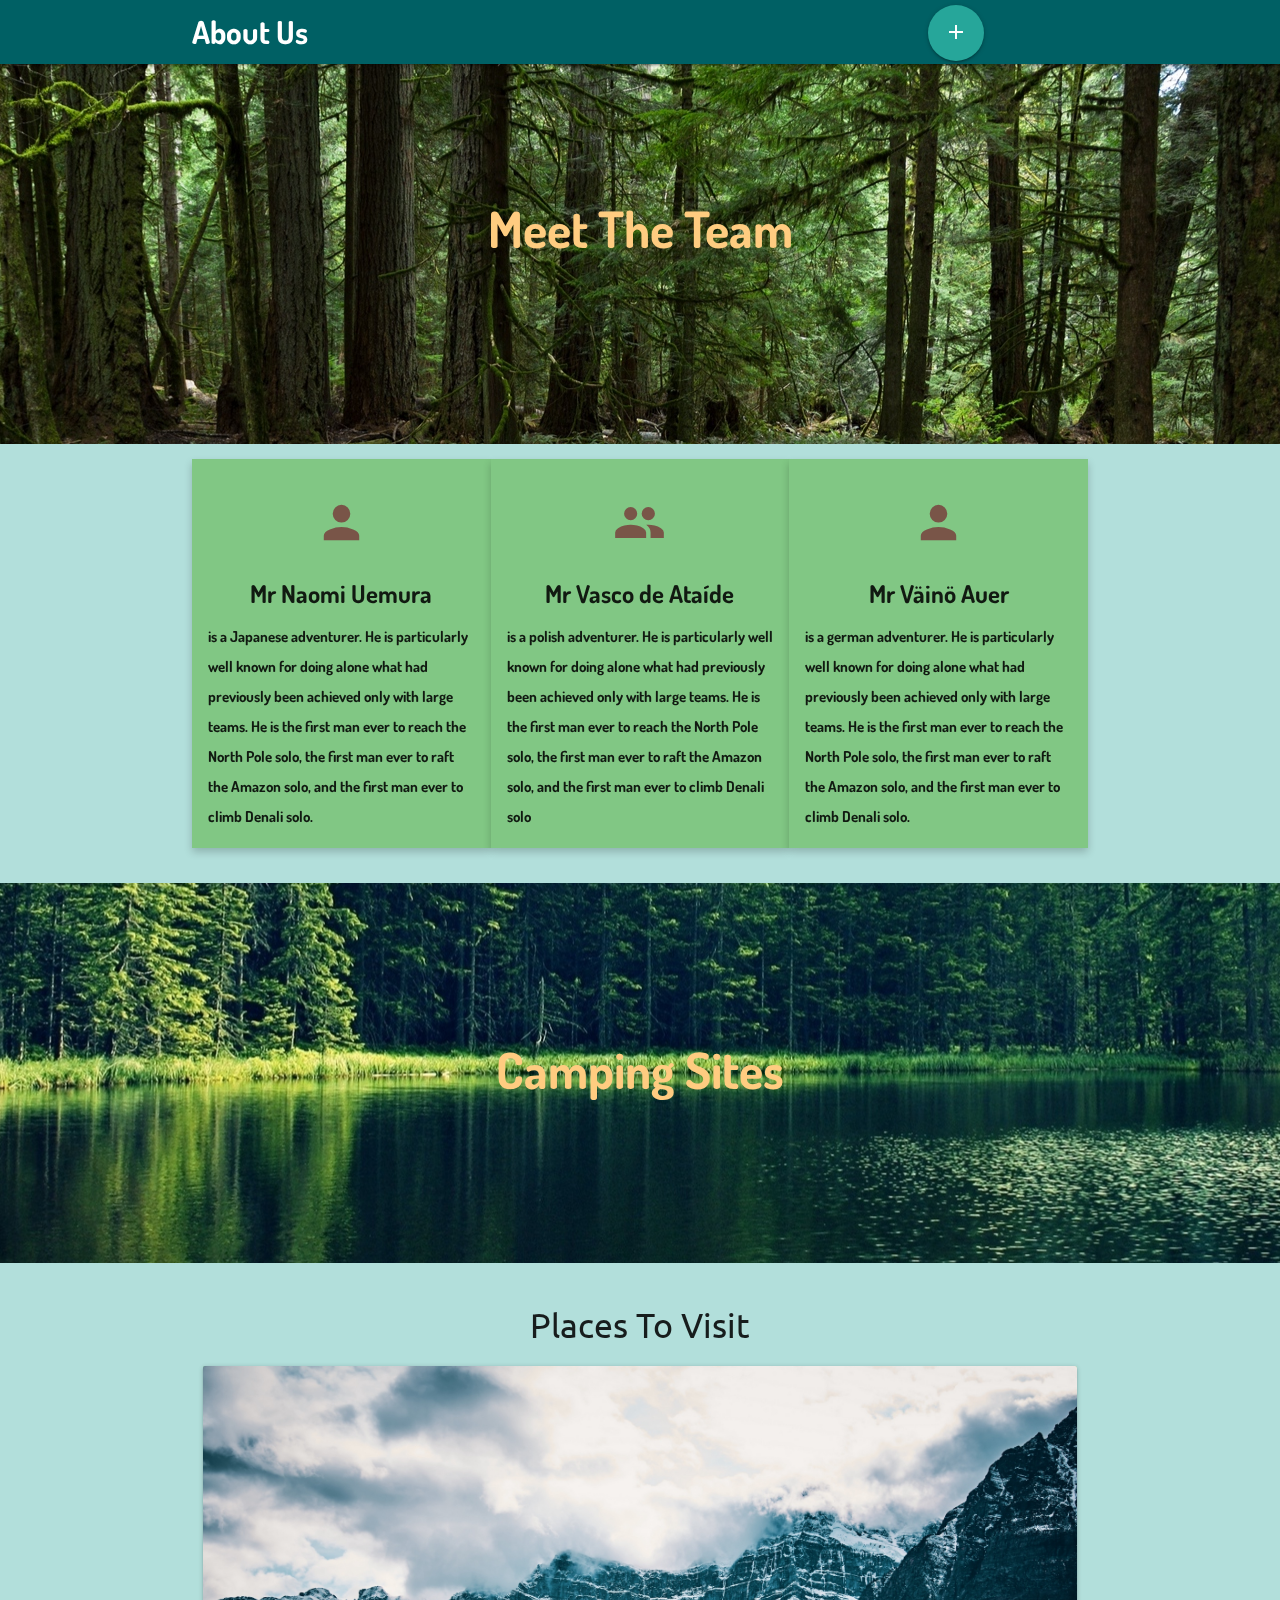
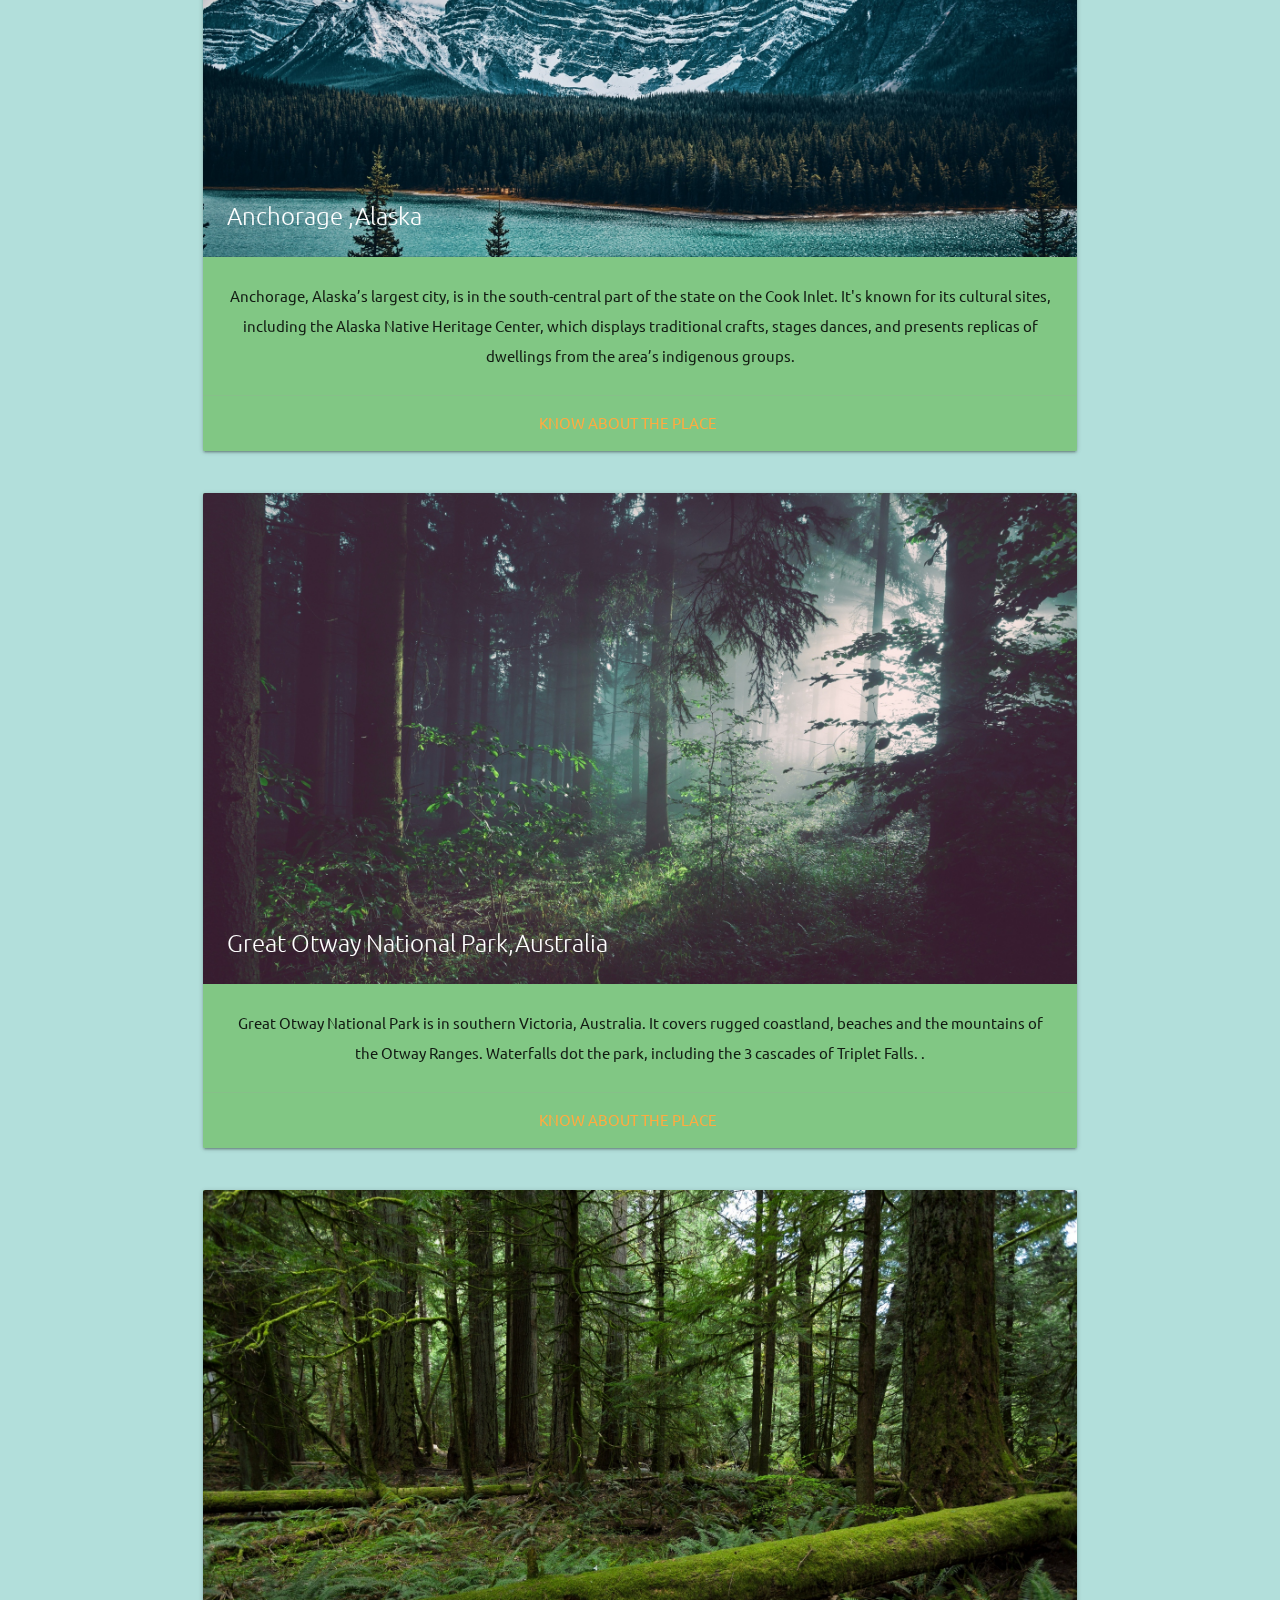
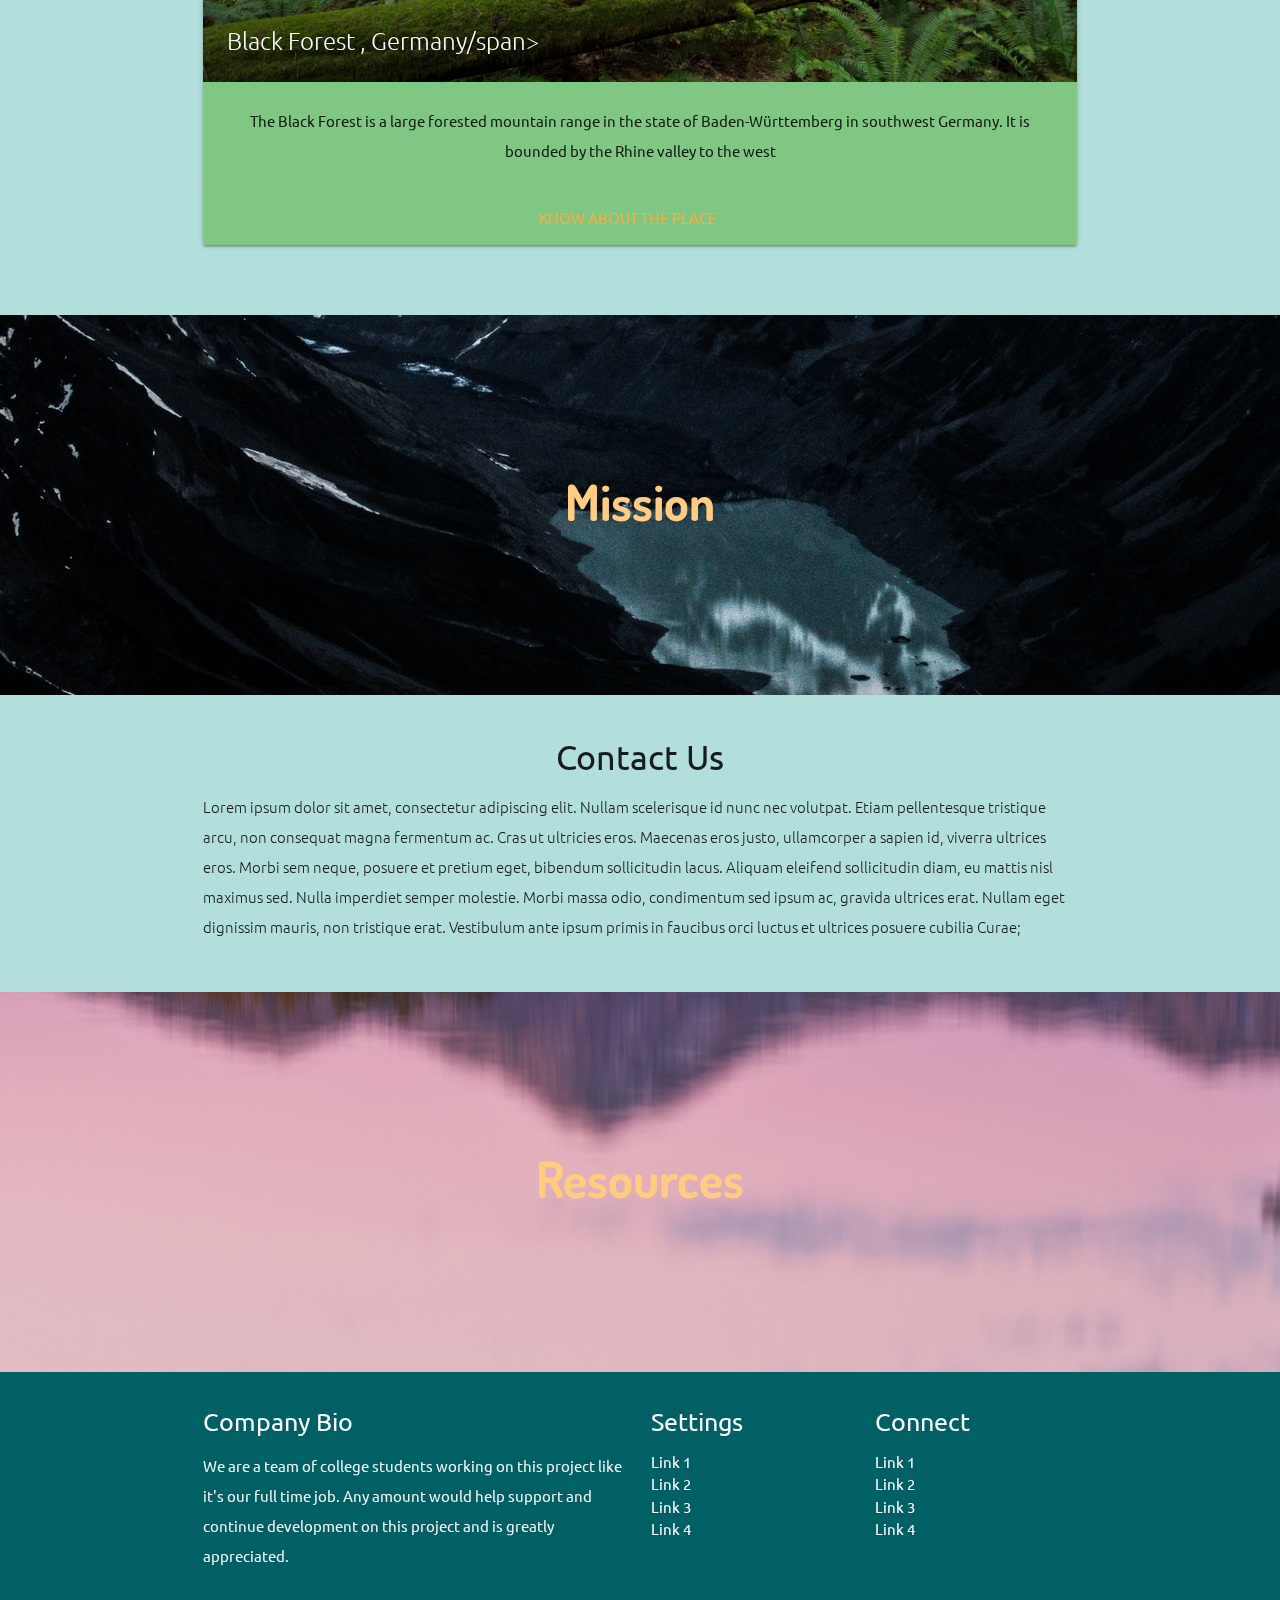
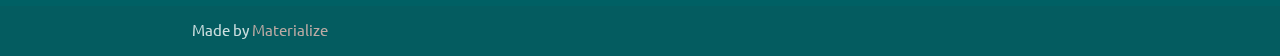
==== my sitee/parallax-template/index.html @ 48ad8cac "new" ====
<!DOCTYPE html>
<html lang="en">
<head>
  <meta http-equiv="Content-Type" content="text/html; charset=UTF-8"/>
  <meta name="viewport" content="width=device-width, initial-scale=1"/>
  <title>Parallax Template - Materialize</title>

  <!-- CSS  -->
  <link href="https://fonts.googleapis.com/css?family=Tajawal|Ubuntu|Dosis|Sedgwick+Ave+Display" rel="stylesheet">
  <link href="https://fonts.googleapis.com/icon?family=Material+Icons" rel="stylesheet">
  <link href="css/materialize.css" type="text/css" rel="stylesheet" media="screen,projection"/>
  <link href="css/style.css" type="text/css" rel="stylesheet" media="screen,projection"/>
</head>
<body>
  <nav class="teal" role="navigation">
    <div class="nav-wrapper container">
      <a id="logo-container" href="#" class="brand-logo white-text fontstyle1">About Us</a>
      <ul class="right hide-on-med-and-down">
        <li><a href="#">
           <!-- Scaled in -->
  <a id="scale-demo" href="#!" class="btn-floating btn-large scale-transition">
    <i class="material-icons">add</i>
  </a>

  <!-- Scaled out -->
  <a id="scale-demo" href="#!" class="btn-floating btn-large scale-transition scale-out">
    <i class="material-icons">add</i>
  </a>
  
        </a></li>
      </ul>

      <ul id="nav-mobile" class="sidenav">
        <li><a href="#">Navbar Link</a></li>
      </ul>
      <a href="#" data-target="nav-mobile" class="sidenav-trigger"><i class="material-icons">menu</i></a>
    </div>
  </nav>

  <div id="index-banner" class="parallax-container ">
    <div class="section no-pad-bot">
      <div class="container">
        <br><br>
        <div class="header center micku-text text-lighten-2 vcenter teal fontstyle" id="ourteam">Meet The Team</div>
       
       
        <br><br>

      </div>
    </div>
    <div class="parallax "><img src="image/img15.jpg" alt="Unsplashed background img 1"></div>
  </div>


  <div class="container">
    <div class="section">

      <!--   Icon Section   -->
      <div class="row">
        <div class="col s12 m4 micku-back box">
          <div class="icon-block">
            <h2 class="center brown-text"><i class="material-icons">person</i></h2>
            <h5 class="center fontstyle1">Mr Naomi Uemura</h5>

            <p class="light fontstyle1">is a Japanese adventurer. He is particularly well known for doing alone what had previously been achieved only with large teams. He is the first man ever to reach the North Pole solo, the first man ever to raft the Amazon solo, and the first man ever to climb Denali solo.</p>
          </div>
        </div>

        <div class="col s12 m4 micku-back box">
          <div class="icon-block">
            <h2 class="center brown-text"><i class="material-icons">group</i></h2>
            <h5 class="center fontstyle1"> Mr Vasco de Ataíde</h5>

            <p class="light fontstyle1">is a polish adventurer. He is particularly well known for doing alone what had previously been achieved only with large teams. He is the first man ever to reach the North Pole solo, the first man ever to raft the Amazon solo, and the first man ever to climb Denali solo</p>
          </div>
        </div>

        <div class="col s12 m4 micku-back box">
          <div class="icon-block">
            <h2 class="center brown-text"><i class="material-icons">person</i></h2>
            <h5 class="center fontstyle1"> Mr Väinö Auer</h5>

            <p class="light fontstyle1">is a german adventurer. He is particularly well known for doing alone what had previously been achieved only with large teams. He is the first man ever to reach the North Pole solo, the first man ever to raft the Amazon solo, and the first man ever to climb Denali solo.</p>
          </div>
        </div>
      </div>

    </div>
  </div>


  <div class="parallax-container valign-wrapper">
    <div class="section no-pad-bot">
      <div class="container">
        <div class="row center">
          <div class="header col s12 light micku-text fontstyle" id="camping">Camping Sites</div>
        </div>
      </div>
    </div>
    <div class="parallax"><img src="image/img10.jpg" alt="Unsplashed background img 2"></div>
  </div>

  <div class="container">
    <div class="section">

      <div class="row">
        <div class="col s12 center">
          <h3><i class="mdi-content-send brown-text"></i></h3>
          <h4>Places To Visit</h4>
          <div class="row">
    <div class="col s12 m7 l12">
      <div class="card micku-back">
        <div class="card-image">
          <img src="image/img9.jpg">
          <span class="card-title">Anchorage ,Alaska</span>
        </div>
        <div class="card-content">
          <p>Anchorage, Alaska’s largest city, is in the south-central part of the state on the Cook Inlet. It's known for its cultural sites, including the Alaska Native Heritage Center, which displays traditional crafts, stages dances, and presents replicas of dwellings from the area’s indigenous groups.</p>
        </div>
        <div class="card-action">
          <a href="https://www.google.co.in/destination?q=alaska&site=search&output=search&dest_mid=/m/0g_wn2&sa=X&ved=0ahUKEwiV24Xu6d7bAhUBdCsKHaMUD6MQ69EBCEcoADAB#dest_mid=/m/0g_wn2&tcfs=EhoaGAoKMjAxOC0wNy0wNRIKMjAxOC0wNy0wOQ">Know about the place</a>
        </div>
      </div>
    </div>
  </div>
  <div class="row">
    <div class="col s12 m7 l12">
      <div class="card micku-back">
        <div class="card-image">
          <img src="image/img13.jpg">
          <span class="card-title">Great Otway National Park,Australia</span>
        </div>
        <div class="card-content">
          <p>Great Otway National Park is in southern Victoria, Australia. It covers rugged coastland, beaches and the mountains of the Otway Ranges. Waterfalls dot the park, including the 3 cascades of Triplet Falls. .</p>
        </div>
        <div class="card-action">
          <a href="http://www.visitvictoria.com/regions/Great-Ocean-Road/Things-to-do/Nature-and-wildlife/National-parks-and-reserves/Great-Otway-National-Park.aspx">Know about the place</a>
        </div>
      </div>
    </div>
  </div>
            <div class="row">
    <div class="col s12 m7 l12">
      <div class="card micku-back">
        <div class="card-image">
          <img src="image/img15.jpg">
          <span class="card-title">Black Forest , Germany/span>
        </div>
        <div class="card-content">
          <p>The Black Forest is a large forested mountain range in the state of Baden-Württemberg in southwest Germany. It is bounded by the Rhine valley to the west</p>
        </div>
        <div class="card-action">
          <a href="https://www.blackforest-tourism.com/Black-Forest">Know about the place</a>
        </div>
      </div>
    </div>
  </div>
            
            
        </div>
      </div>

    </div>
  </div>
   <div class="parallax-container valign-wrapper">
    <div class="section no-pad-bot">
      <div class="container">
        <div class="row center">
          <div class="header col s12 light fontstyle micku-text" id="mission">Mission</div>
        </div>
      </div>
    </div>
    <div class="parallax"><img src="image/img8.jpg" alt="Unsplashed background img 2"></div>
  </div>

   <div class="container">
    <div class="section">

      <div class="row">
        <div class="col s12 center">
          <h3><i class="mdi-content-send brown-text"></i></h3>
          <h4>Contact Us</h4>
          <p class="left-align light">Lorem ipsum dolor sit amet, consectetur adipiscing elit. Nullam scelerisque id nunc nec volutpat. Etiam pellentesque tristique arcu, non consequat magna fermentum ac. Cras ut ultricies eros. Maecenas eros justo, ullamcorper a sapien id, viverra ultrices eros. Morbi sem neque, posuere et pretium eget, bibendum sollicitudin lacus. Aliquam eleifend sollicitudin diam, eu mattis nisl maximus sed. Nulla imperdiet semper molestie. Morbi massa odio, condimentum sed ipsum ac, gravida ultrices erat. Nullam eget dignissim mauris, non tristique erat. Vestibulum ante ipsum primis in faucibus orci luctus et ultrices posuere cubilia Curae;</p>
        </div>
      </div>

    </div>
  </div>


  <div class="parallax-container valign-wrapper">
    <div class="section no-pad-bot">
      <div class="container">
        <div class="row center">
          <div class="header col s12 light fontstyle micku-text" id="res">Resources</div>
        </div>
      </div>
    </div>
    <div class="parallax"><img src="image/img11.jpg" alt="Unsplashed background img 3"></div>
  </div>

  <footer class="page-footer teal">
    <div class="container">
      <div class="row">
        <div class="col l6 s12">
          <h5 class="white-text">Company Bio</h5>
          <p class="grey-text text-lighten-4">We are a team of college students working on this project like it's our full time job. Any amount would help support and continue development on this project and is greatly appreciated.</p>


        </div>
        <div class="col l3 s12">
          <h5 class="white-text">Settings</h5>
          <ul>
            <li><a class="white-text" href="#!">Link 1</a></li>
            <li><a class="white-text" href="#!">Link 2</a></li>
            <li><a class="white-text" href="#!">Link 3</a></li>
            <li><a class="white-text" href="#!">Link 4</a></li>
          </ul>
        </div>
        <div class="col l3 s12">
          <h5 class="white-text">Connect</h5>
          <ul>
            <li><a class="white-text" href="#!">Link 1</a></li>
            <li><a class="white-text" href="#!">Link 2</a></li>
            <li><a class="white-text" href="#!">Link 3</a></li>
            <li><a class="white-text" href="#!">Link 4</a></li>
          </ul>
        </div>
      </div>
    </div>
    <div class="footer-copyright">
      <div class="container">
      Made by <a class="brown-text text-lighten-3" href="http://materializecss.com">Materialize</a>
      </div>
    </div>
  </footer>


  <!--  Scripts-->
  <script src="https://code.jquery.com/jquery-2.1.1.min.js"></script>
  <script src="js/materialize.js"></script>
  <script src="js/init.js"></script>

  </body>
</html>
---- my sitee/parallax-template/css/style.css ----
/* Custom Stylesheet */
/**
 * Use this file to override Materialize files so you can update
 * the core Materialize files in the future
 *
 * Made By MaterializeCSS.com
 */
body{
  background-color: #b2dfdb;
}

.left{
  float: left!important;
}
.fontstyle{
  font-family: 'Dosis', cursive;
 /*font-family: 'Sedgwick Ave Display', cursive;*/
 font-weight: bolder;
 font-size: 50px;
}
.fontstyle1{
 font-family: 'Dosis', cursive; 
 font-weight: bold;
}
.size1{
  height: 1000px !important;
}

nav ul a,
nav .brand-logo {
  color: #444;
}
.vcenter{
  vertical-align: center;
  margin-top: 150px;
  font-size: 50px;
}

p {
  line-height: 2rem;
}

.sidenav-trigger {
  color: #26a69a;
}

.parallax-container {
  min-height: 380px;
  line-height: 0;
  height: auto;
  color: rgba(255,255,255,.9);
}
  .parallax-container .section {
    width: 100%;
  }

@media only screen and (max-width : 992px) {
  .parallax-container .section {
    position: absolute;
    top: 40%;
  }
  #index-banner .section {
    top: 10%;
  }
}

@media only screen and (max-width : 600px) {
  #index-banner .section {
    top: 0;
  }
}

.icon-block {
  padding: 0 15px;
}
.icon-block .material-icons {
  font-size: inherit;
}

footer.page-footer {
  margin: 0;
}
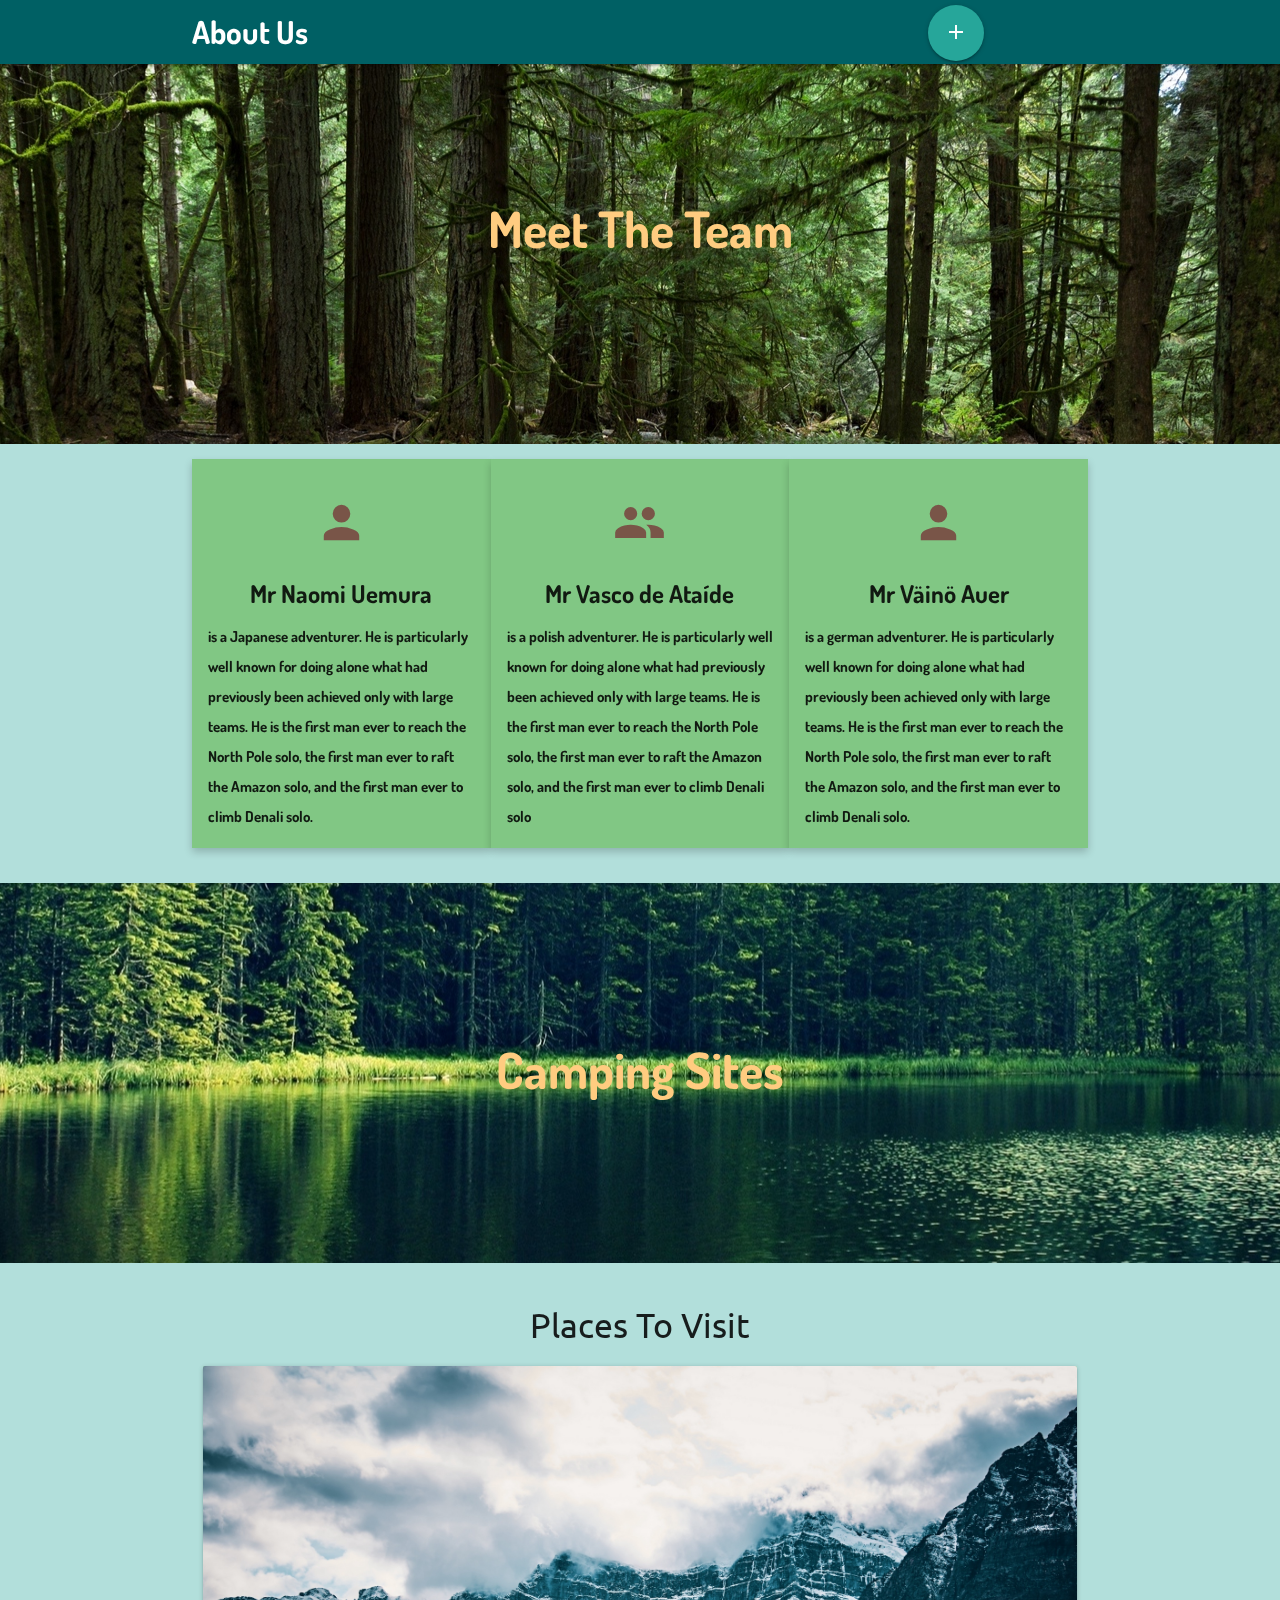
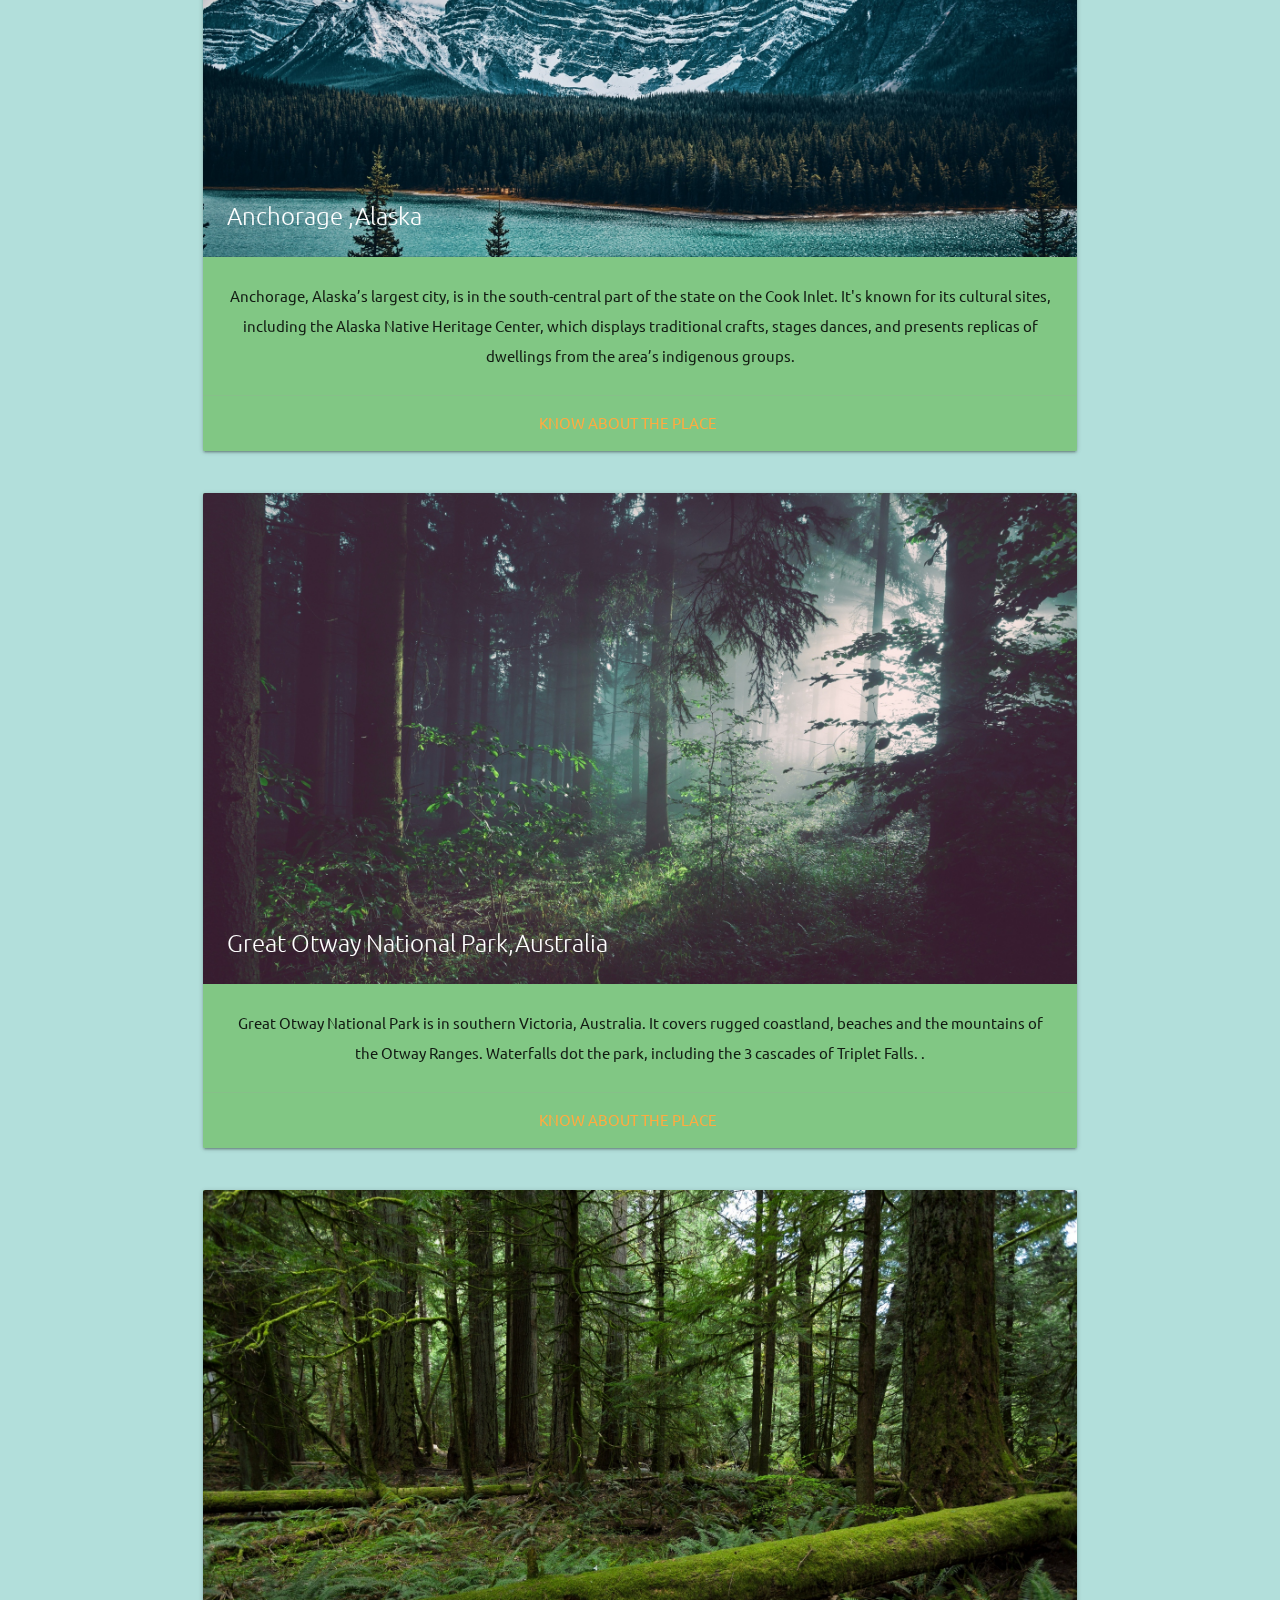
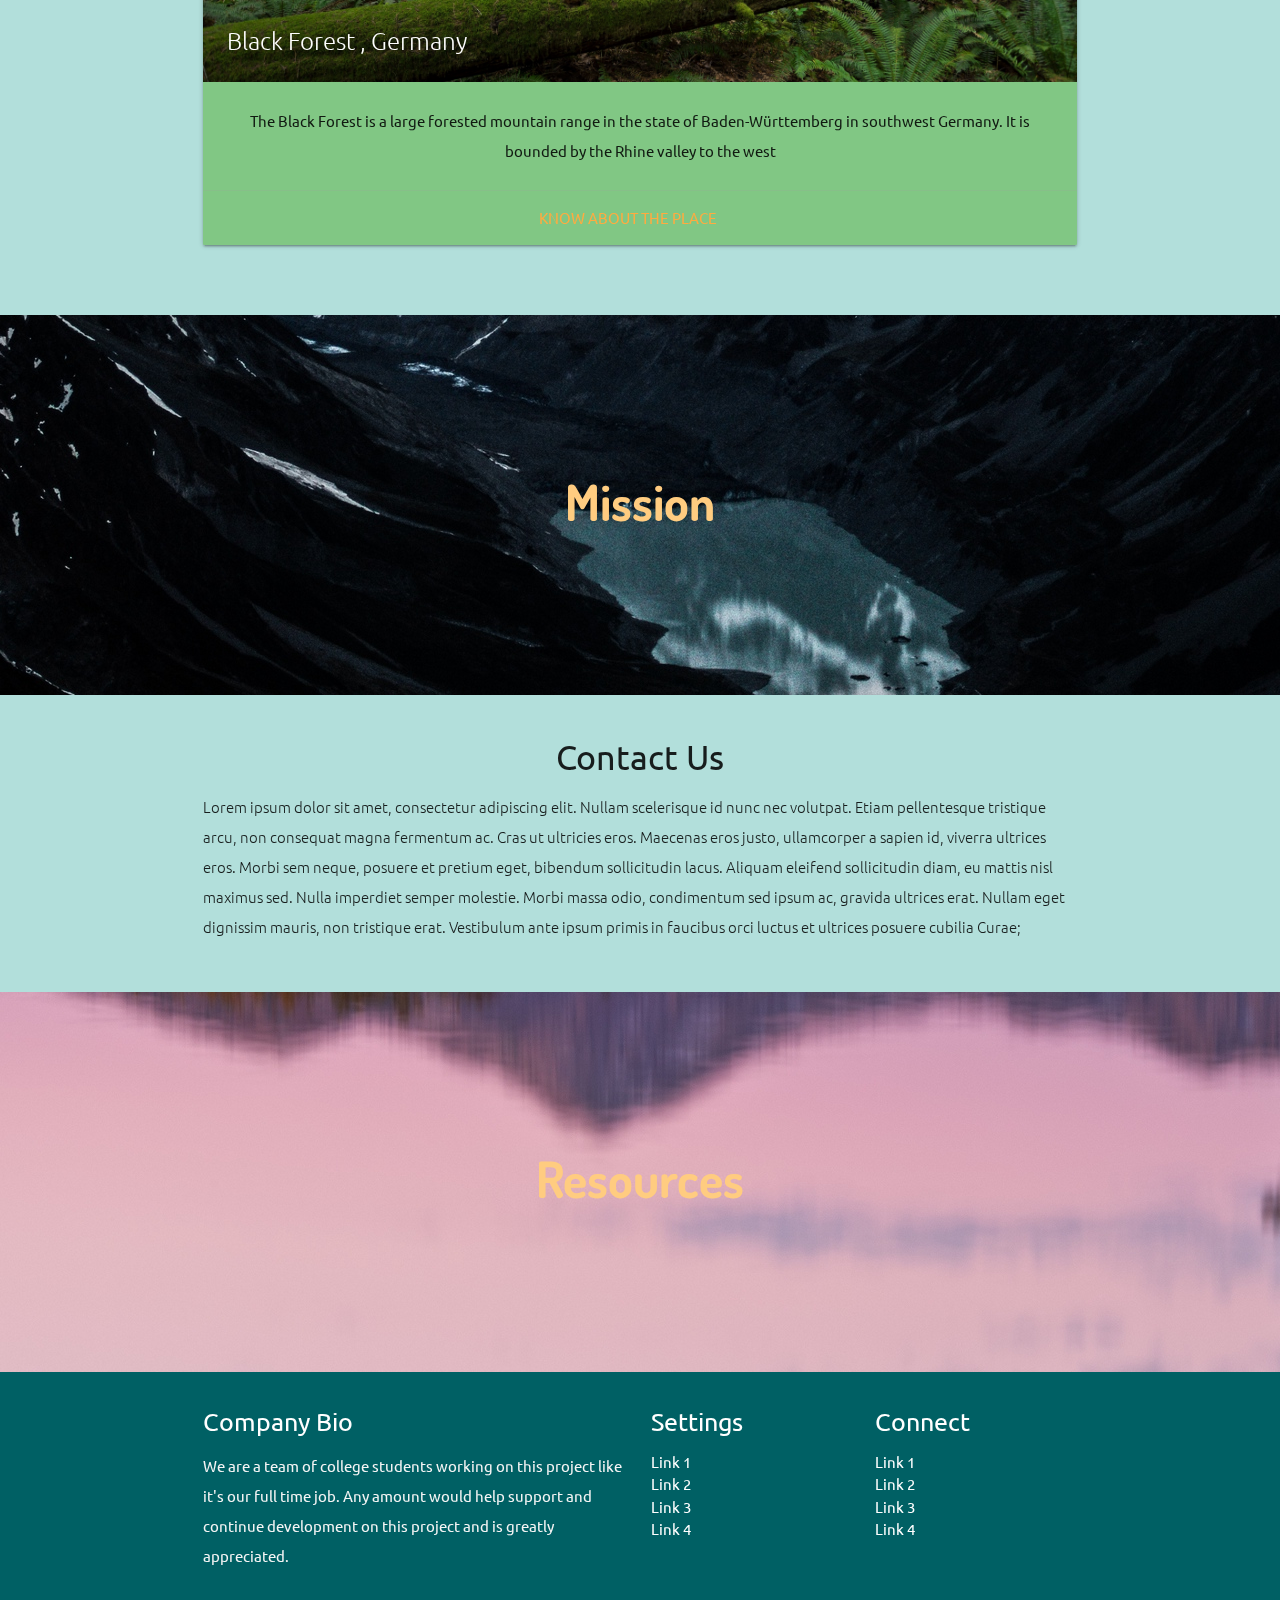
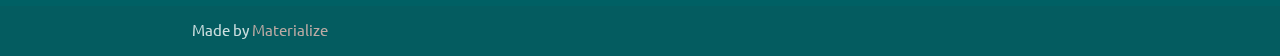
==== commit 2375e2f9: "new" ====
--- a/my sitee/parallax-template/index.html
+++ b/my sitee/parallax-template/index.html
@@ -144,7 +144,7 @@
       <div class="card micku-back">
         <div class="card-image">
           <img src="image/img15.jpg">
-          <span class="card-title">Black Forest , Germany/span>
+          <span class="card-title">Black Forest , Germany</span>
         </div>
         <div class="card-content">
           <p>The Black Forest is a large forested mountain range in the state of Baden-Württemberg in southwest Germany. It is bounded by the Rhine valley to the west</p>
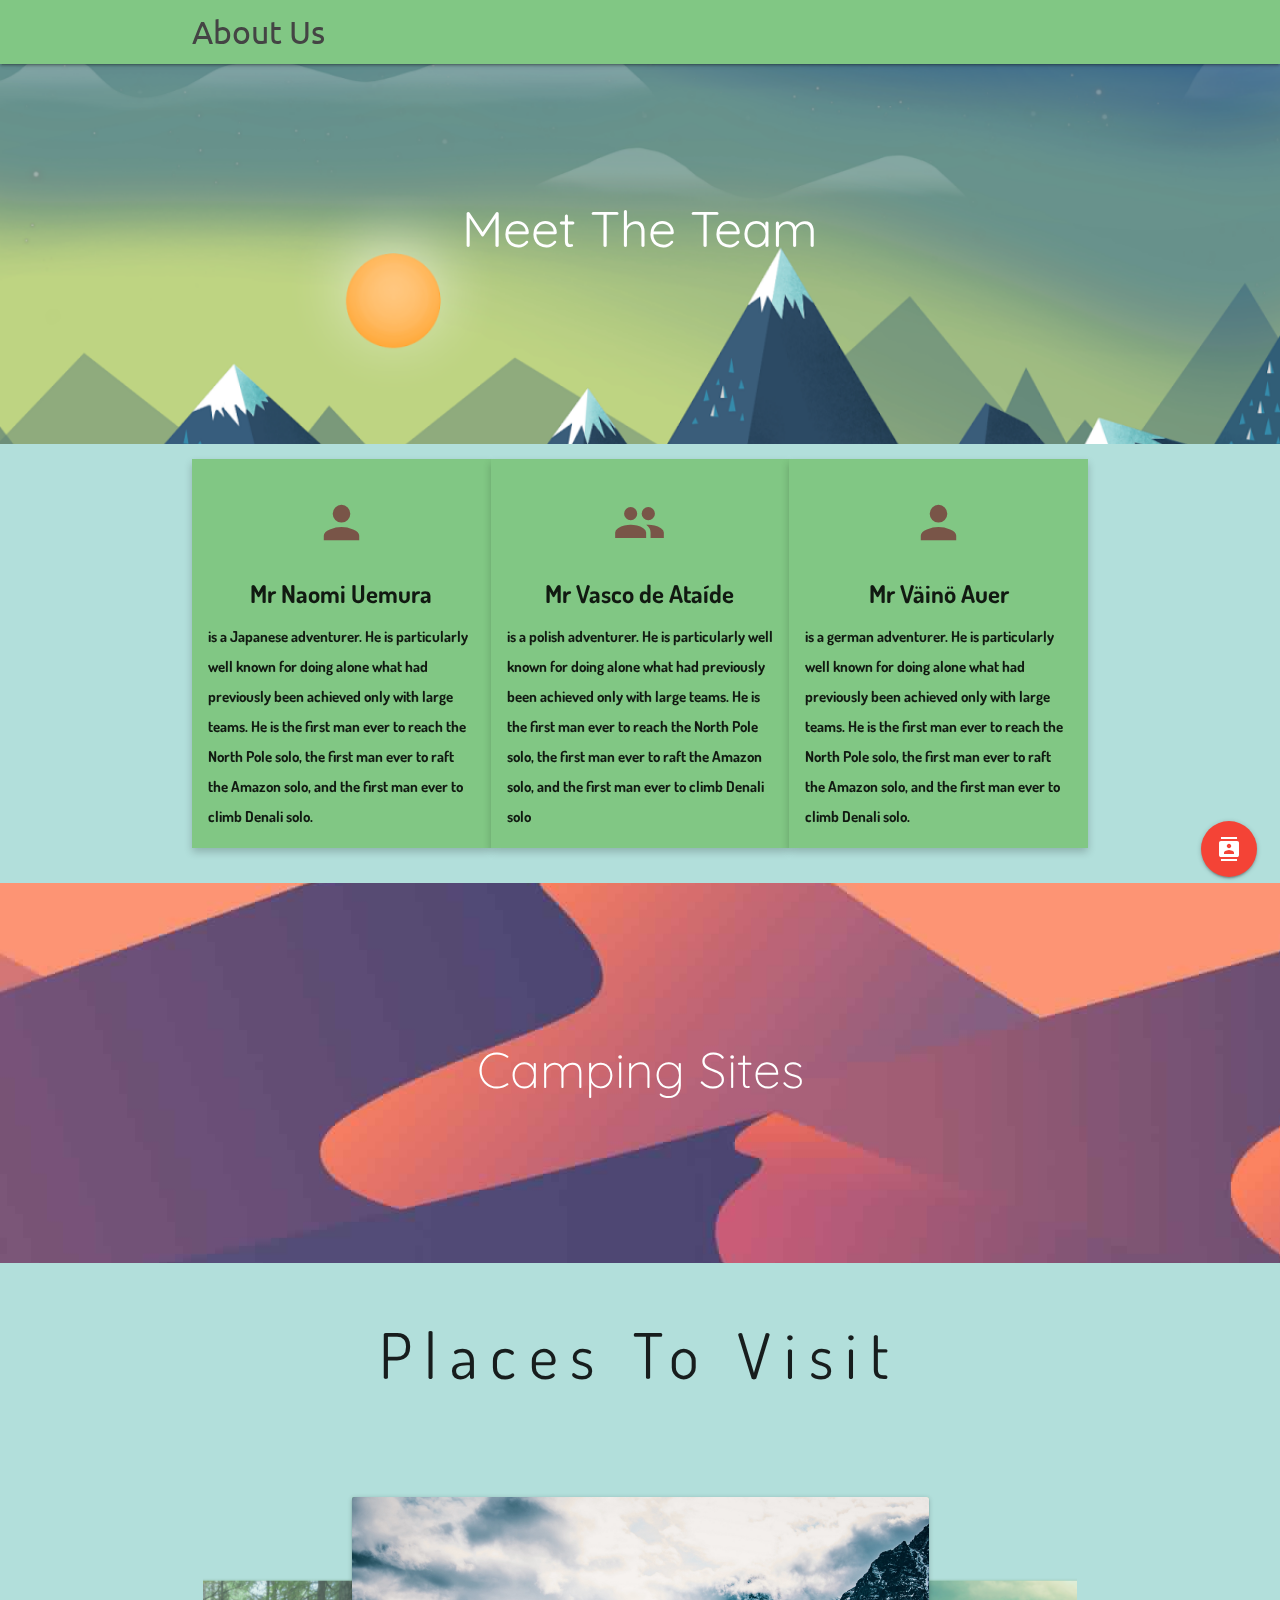
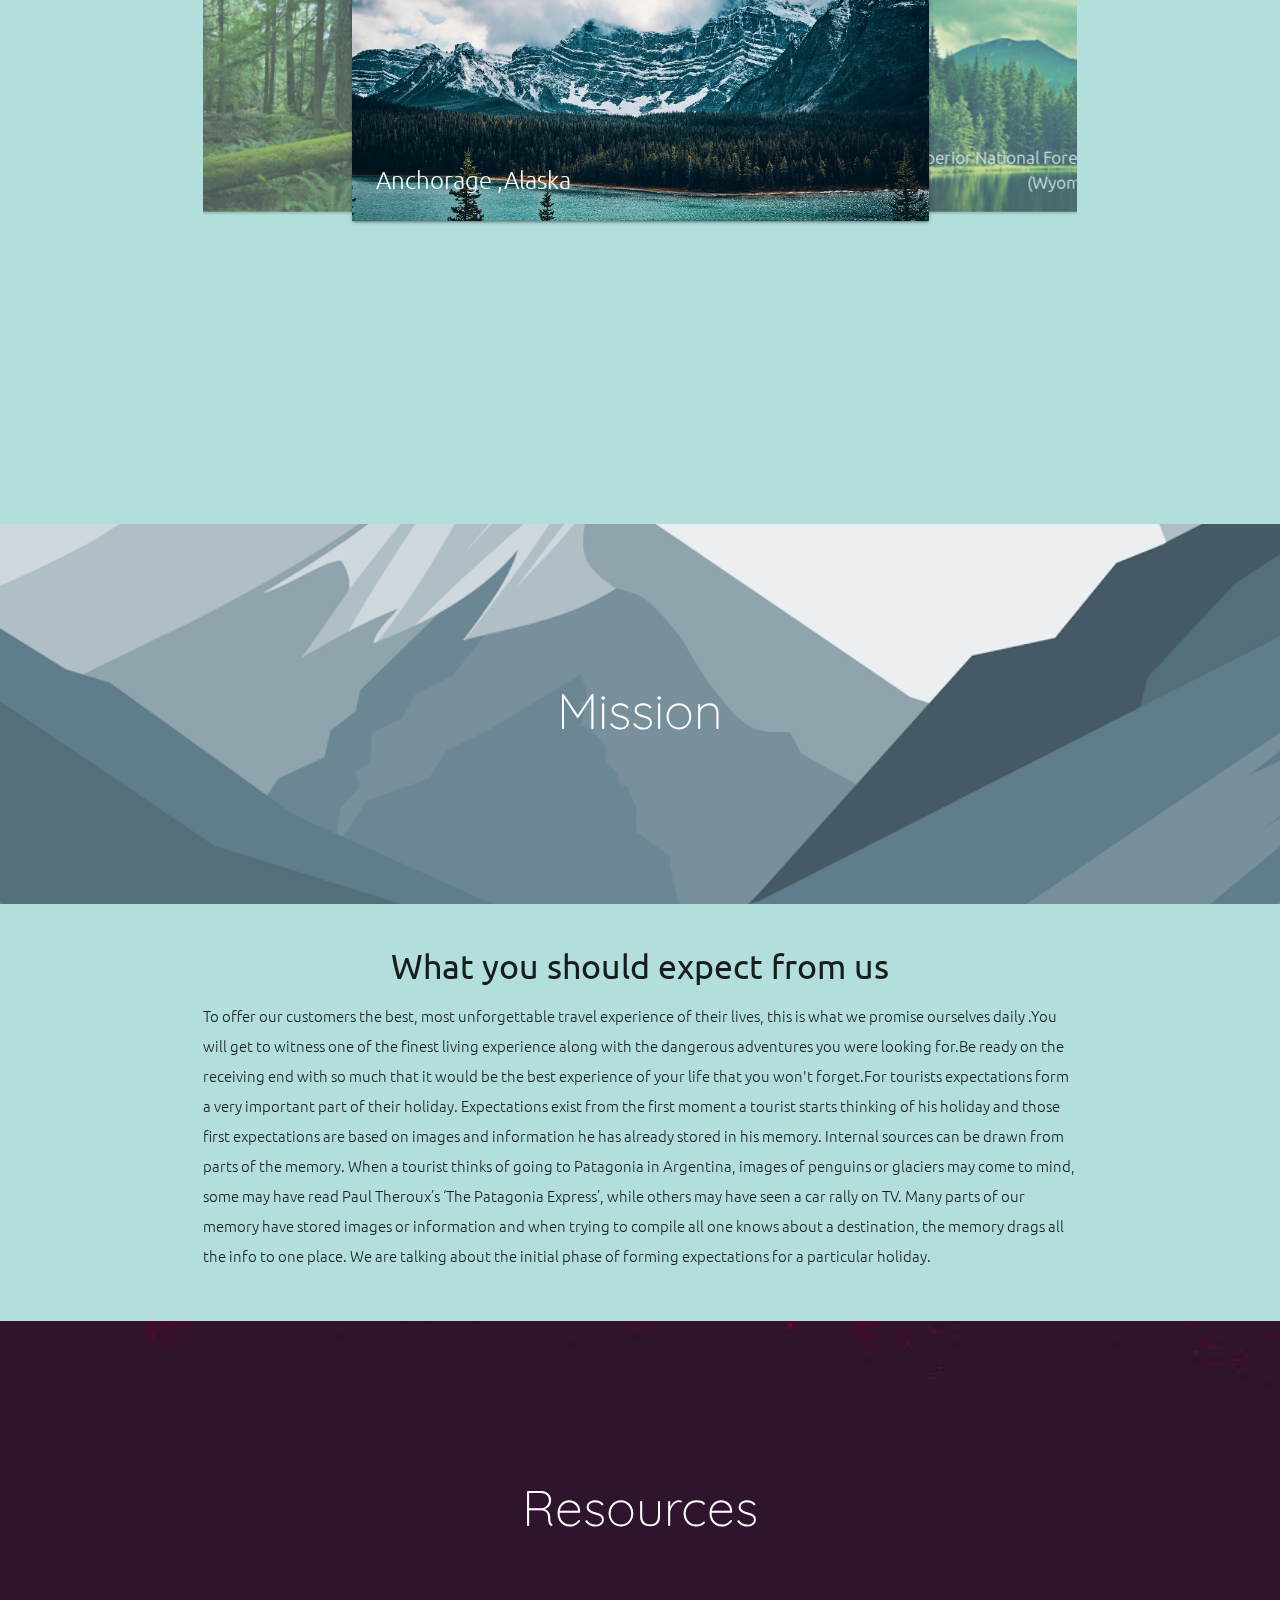
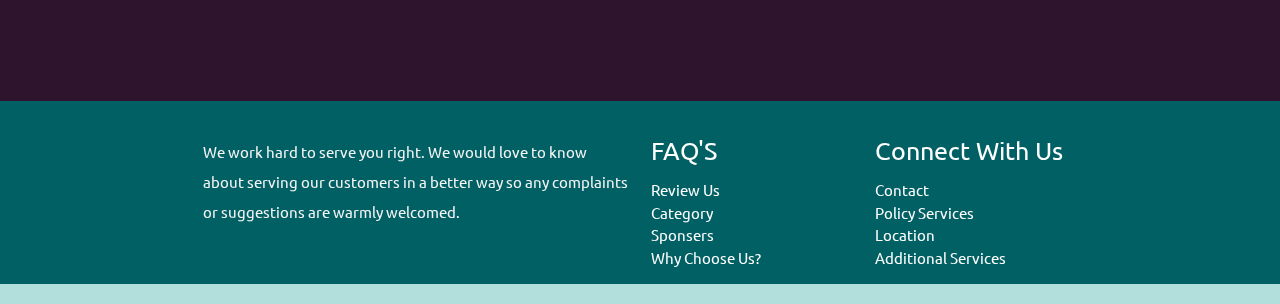
==== commit ca993097: "new code" ====
--- a/my sitee/parallax-template/index.html
+++ b/my sitee/parallax-template/index.html
@@ -3,41 +3,46 @@
 <head>
   <meta http-equiv="Content-Type" content="text/html; charset=UTF-8"/>
   <meta name="viewport" content="width=device-width, initial-scale=1"/>
-  <title>Parallax Template - Materialize</title>
+  <title>EXPLORE</title>
 
   <!-- CSS  -->
-  <link href="https://fonts.googleapis.com/css?family=Tajawal|Ubuntu|Dosis|Sedgwick+Ave+Display" rel="stylesheet">
+  <link href="https://fonts.googleapis.com/css?family=Tajawal|Ubuntu|Dosis|Sedgwick+Ave+Display|Krona+One|Quicksand" rel="stylesheet">
   <link href="https://fonts.googleapis.com/icon?family=Material+Icons" rel="stylesheet">
   <link href="css/materialize.css" type="text/css" rel="stylesheet" media="screen,projection"/>
   <link href="css/style.css" type="text/css" rel="stylesheet" media="screen,projection"/>
+   
 </head>
 <body>
-  <nav class="teal" role="navigation">
+   <nav class="micku-back" role="navigation">
     <div class="nav-wrapper container">
-      <a id="logo-container" href="#" class="brand-logo white-text fontstyle1">About Us</a>
-      <ul class="right hide-on-med-and-down">
-        <li><a href="#">
-           <!-- Scaled in -->
-  <a id="scale-demo" href="#!" class="btn-floating btn-large scale-transition">
-    <i class="material-icons">add</i>
-  </a>
-
-  <!-- Scaled out -->
-  <a id="scale-demo" href="#!" class="btn-floating btn-large scale-transition scale-out">
-    <i class="material-icons">add</i>
-  </a>
+      <a id="logo-container" href="#" class="brand-logo">About Us</a>
+     
+
+      <ul id="nav-mobile" class="sidenav">
+        <li><a href="#">Navbar </a></li>
+      </ul>
+      <a href="#" data-target="nav-mobile" class="sidenav-trigger"><i class="material-icons">vertical_split</i></a>
+    </div>
   
-        </a></li>
-      </ul>
-
-      <ul id="nav-mobile" class="sidenav">
-        <li><a href="#">Navbar Link</a></li>
-      </ul>
-      <a href="#" data-target="nav-mobile" class="sidenav-trigger"><i class="material-icons">menu</i></a>
-    </div>
+   
   </nav>
-
-  <div id="index-banner" class="parallax-container ">
+        
+    
+      <div class="fixed-action-btn">
+  <a class="btn-floating btn-large red">
+    <i class="large material-icons">contacts</i>
+  </a>
+  <ul>
+    <li><a class="btn-floating red"><i class="material-icons">call</i></a></li>
+    <li><a class="btn-floating yellow darken-1"><i class="material-icons">email</i></a></li>
+    <li><a class="btn-floating green"><i class="material-icons">location_on</i></a></li>
+    <li><a class="btn-floating blue"><i class="material-icons">message</i></a></li>
+  </ul>
+</div>
+
+  
+
+     <div id="index-banner" class="parallax-container ">
     <div class="section no-pad-bot">
       <div class="container">
         <br><br>
@@ -48,7 +53,7 @@
 
       </div>
     </div>
-    <div class="parallax "><img src="image/img15.jpg" alt="Unsplashed background img 1"></div>
+    <div class="parallax "><img src="image/mat2.png" alt="Unsplashed background img 1"></div>
   </div>
 
 
@@ -57,7 +62,7 @@
 
       <!--   Icon Section   -->
       <div class="row">
-        <div class="col s12 m4 micku-back box">
+        <div class="col s12 m4  micku-back box">
           <div class="icon-block">
             <h2 class="center brown-text"><i class="material-icons">person</i></h2>
             <h5 class="center fontstyle1">Mr Naomi Uemura</h5>
@@ -97,90 +102,114 @@
         </div>
       </div>
     </div>
-    <div class="parallax"><img src="image/img10.jpg" alt="Unsplashed background img 2"></div>
+    <div class="parallax"><img src="image/mat5.jpg" alt="Unsplashed background img 2"></div>
   </div>
 
   <div class="container">
+    <div class="section">
+
+       <div class="row">
+        <div class=" col s12 center">
+          <h3><i class="mdi-content-send brown-text"></i></h3>
+          <h1 class="fontstyle2">Places To Visit</h1>
+          
+
+
+
+       <div class="carousel down"> 
+              <a class="carousel-item" href="#one!">      
+    <div class="col s12 m7 l12 ">
+      <div class="card micku-back">
+        <div class="card-image">
+          <img src="image/img9.jpg">
+          <span class="card-title">Anchorage ,Alaska</span>
+        </div>
+        
+        
+      </div>
+    </div>
+  </a>
+   
+              <a class="carousel-item" href="#five!">      
+    <div class="col s6 m4 l12 ">
+      <div class="card micku-back">
+        <div class="card-image">
+          <img src="image/img10.jpg">
+          <span class="card-title">Superior National Forest, MinnesotaTetons (Wyoming)</span>
+        </div>
+        
+        
+      </div>
+    </div>
+  </a>
+
+  
+  <a class="carousel-item" href="#six!">      
+    <div class="col s6 m4 l12 ">
+      <div class="card micku-back">
+        <div class="card-image">
+          <img src="image/img7.jpg">
+          <span class="card-title">Tetons,Wyoming</span>
+        </div>
+        
+        
+      </div>
+    </div>
+  </a>
+
+    <a class="carousel-item" href="#two!">
+    <div class="col s6 m4 l12 ">
+      <div class="card micku-back">
+        <div class="card-image">
+          <img src="image/img13.jpg">
+          <span class="card-title">Great Otway National Park,Australia</span>
+        </div>
+       
+        
+      </div>
+    </div>
+  </a>
+
+            
+        <a class="carousel-item" href="#three!">     
+    <div class="col s6 m4 l12">
+      <div class="card micku-back">
+        <div class="card-image">
+          <img src="image/img15.jpg">
+          <span class="card-title">Black Forest,Germany</span>
+        </div>
+        
+        
+      </div>
+    </div>
+  </a>
+
+        </div><!-- main-->    
+            
+        </div>
+      </div>
+
+    </div>
+  </div>
+   <div class="parallax-container valign-wrapper">
+    <div class="section no-pad-bot">
+      <div class="container">
+        <div class="row center">
+          <div class="header col s12 light fontstyle micku-text" id="mission">Mission</div>
+        </div>
+      </div>
+    </div>
+    <div class="parallax"><img src="image/mat3.png" alt="Unsplashed background img 2"></div>
+  </div>
+
+   <div class="container">
     <div class="section">
 
       <div class="row">
         <div class="col s12 center">
           <h3><i class="mdi-content-send brown-text"></i></h3>
-          <h4>Places To Visit</h4>
-          <div class="row">
-    <div class="col s12 m7 l12">
-      <div class="card micku-back">
-        <div class="card-image">
-          <img src="image/img9.jpg">
-          <span class="card-title">Anchorage ,Alaska</span>
-        </div>
-        <div class="card-content">
-          <p>Anchorage, Alaska’s largest city, is in the south-central part of the state on the Cook Inlet. It's known for its cultural sites, including the Alaska Native Heritage Center, which displays traditional crafts, stages dances, and presents replicas of dwellings from the area’s indigenous groups.</p>
-        </div>
-        <div class="card-action">
-          <a href="https://www.google.co.in/destination?q=alaska&site=search&output=search&dest_mid=/m/0g_wn2&sa=X&ved=0ahUKEwiV24Xu6d7bAhUBdCsKHaMUD6MQ69EBCEcoADAB#dest_mid=/m/0g_wn2&tcfs=EhoaGAoKMjAxOC0wNy0wNRIKMjAxOC0wNy0wOQ">Know about the place</a>
-        </div>
-      </div>
-    </div>
-  </div>
-  <div class="row">
-    <div class="col s12 m7 l12">
-      <div class="card micku-back">
-        <div class="card-image">
-          <img src="image/img13.jpg">
-          <span class="card-title">Great Otway National Park,Australia</span>
-        </div>
-        <div class="card-content">
-          <p>Great Otway National Park is in southern Victoria, Australia. It covers rugged coastland, beaches and the mountains of the Otway Ranges. Waterfalls dot the park, including the 3 cascades of Triplet Falls. .</p>
-        </div>
-        <div class="card-action">
-          <a href="http://www.visitvictoria.com/regions/Great-Ocean-Road/Things-to-do/Nature-and-wildlife/National-parks-and-reserves/Great-Otway-National-Park.aspx">Know about the place</a>
-        </div>
-      </div>
-    </div>
-  </div>
-            <div class="row">
-    <div class="col s12 m7 l12">
-      <div class="card micku-back">
-        <div class="card-image">
-          <img src="image/img15.jpg">
-          <span class="card-title">Black Forest , Germany</span>
-        </div>
-        <div class="card-content">
-          <p>The Black Forest is a large forested mountain range in the state of Baden-Württemberg in southwest Germany. It is bounded by the Rhine valley to the west</p>
-        </div>
-        <div class="card-action">
-          <a href="https://www.blackforest-tourism.com/Black-Forest">Know about the place</a>
-        </div>
-      </div>
-    </div>
-  </div>
-            
-            
-        </div>
-      </div>
-
-    </div>
-  </div>
-   <div class="parallax-container valign-wrapper">
-    <div class="section no-pad-bot">
-      <div class="container">
-        <div class="row center">
-          <div class="header col s12 light fontstyle micku-text" id="mission">Mission</div>
-        </div>
-      </div>
-    </div>
-    <div class="parallax"><img src="image/img8.jpg" alt="Unsplashed background img 2"></div>
-  </div>
-
-   <div class="container">
-    <div class="section">
-
-      <div class="row">
-        <div class="col s12 center">
-          <h3><i class="mdi-content-send brown-text"></i></h3>
-          <h4>Contact Us</h4>
-          <p class="left-align light">Lorem ipsum dolor sit amet, consectetur adipiscing elit. Nullam scelerisque id nunc nec volutpat. Etiam pellentesque tristique arcu, non consequat magna fermentum ac. Cras ut ultricies eros. Maecenas eros justo, ullamcorper a sapien id, viverra ultrices eros. Morbi sem neque, posuere et pretium eget, bibendum sollicitudin lacus. Aliquam eleifend sollicitudin diam, eu mattis nisl maximus sed. Nulla imperdiet semper molestie. Morbi massa odio, condimentum sed ipsum ac, gravida ultrices erat. Nullam eget dignissim mauris, non tristique erat. Vestibulum ante ipsum primis in faucibus orci luctus et ultrices posuere cubilia Curae;</p>
+          <h4>What you should expect from us</h4>
+          <p class="left-align light">To offer our customers the best, most unforgettable travel experience of their lives, this is what we promise ourselves daily .You will get to witness one of the finest living experience along with the  dangerous adventures you were looking for.Be ready on the receiving end with so much that it would be the best experience of your life that you won't forget.For tourists expectations form a very important part of their holiday. Expectations exist from the first moment a tourist starts thinking of his holiday and those first expectations are based on images and information he has already stored in his memory. Internal sources can be drawn from parts of the memory. When a tourist thinks of going to Patagonia in Argentina, images of penguins or glaciers may come to mind, some may have read Paul Theroux’s ‘The Patagonia Express’, while others may have seen a car rally on TV. Many parts of our memory have stored images or information and when trying to compile all one knows about a destination, the memory drags all the info to one place. We are talking about the initial phase of forming expectations for a particular holiday.</p>
         </div>
       </div>
 
@@ -196,43 +225,39 @@
         </div>
       </div>
     </div>
-    <div class="parallax"><img src="image/img11.jpg" alt="Unsplashed background img 3"></div>
+    <div class="parallax"><img src="image/mat4.jpg" alt="Unsplashed background img 3"></div>
   </div>
 
   <footer class="page-footer teal">
     <div class="container">
       <div class="row">
         <div class="col l6 s12">
-          <h5 class="white-text">Company Bio</h5>
-          <p class="grey-text text-lighten-4">We are a team of college students working on this project like it's our full time job. Any amount would help support and continue development on this project and is greatly appreciated.</p>
+          <h5 class="white-text"></h5>
+          <p class="grey-text text-lighten-4">We work hard to serve you right. We would love to know about serving our customers in a better way so any complaints or suggestions are warmly welcomed.</p>
 
 
         </div>
         <div class="col l3 s12">
-          <h5 class="white-text">Settings</h5>
+          <h5 class="white-text">FAQ'S</h5>
           <ul>
-            <li><a class="white-text" href="#!">Link 1</a></li>
-            <li><a class="white-text" href="#!">Link 2</a></li>
-            <li><a class="white-text" href="#!">Link 3</a></li>
-            <li><a class="white-text" href="#!">Link 4</a></li>
+            <li><a class="white-text" href="#!">Review Us</a></li>
+            <li><a class="white-text" href="#!">Category</a></li>
+            <li><a class="white-text" href="#!">Sponsers</a></li>
+            <li><a class="white-text" href="#!"> Why Choose Us?</a></li>
           </ul>
         </div>
         <div class="col l3 s12">
-          <h5 class="white-text">Connect</h5>
+          <h5 class="white-text">Connect With Us</h5>
           <ul>
-            <li><a class="white-text" href="#!">Link 1</a></li>
-            <li><a class="white-text" href="#!">Link 2</a></li>
-            <li><a class="white-text" href="#!">Link 3</a></li>
-            <li><a class="white-text" href="#!">Link 4</a></li>
+            <li><a class="white-text" href="#!">Contact</a></li>
+            <li><a class="white-text" href="#!">Policy Services</a></li>
+            <li><a class="white-text" href="#!">Location</a></li>
+            <li><a class="white-text" href="#!">Additional Services</a></li>
           </ul>
         </div>
       </div>
     </div>
-    <div class="footer-copyright">
-      <div class="container">
-      Made by <a class="brown-text text-lighten-3" href="http://materializecss.com">Materialize</a>
-      </div>
-    </div>
+    
   </footer>
 
 
@@ -240,6 +265,6 @@
   <script src="https://code.jquery.com/jquery-2.1.1.min.js"></script>
   <script src="js/materialize.js"></script>
   <script src="js/init.js"></script>
-
+<script src="js/style.js"></script>
   </body>
 </html>
--- a/my sitee/parallax-template/css/style.css
+++ b/my sitee/parallax-template/css/style.css
@@ -6,21 +6,32 @@
  * Made By MaterializeCSS.com
  */
 body{
-  background-color: #b2dfdb;
+  background-color: #b2dfdb !important;
 }
+
+ .down{
+  margin-top: 100px;
+  position: relative;
+ }
 
 .left{
   float: left!important;
 }
 .fontstyle{
-  font-family: 'Dosis', cursive;
+ font-family: 'Quicksand', sans-serif;
  /*font-family: 'Sedgwick Ave Display', cursive;*/
- font-weight: bolder;
+ 
  font-size: 50px;
 }
 .fontstyle1{
  font-family: 'Dosis', cursive; 
+ 
  font-weight: bold;
+}
+.fontstyle2{
+ font-family: 'Dosis', cursive; 
+ 
+ letter-spacing: 0.2em;
 }
 .size1{
   height: 1000px !important;
@@ -63,6 +74,9 @@
     top: 10%;
   }
 }
+.color{
+  
+}
 
 @media only screen and (max-width : 600px) {
   #index-banner .section {
@@ -80,3 +94,12 @@
 footer.page-footer {
   margin: 0;
 }
+
+@font-face {
+font-family: "Simplifica";
+src: url("css/fonts/SIMPLIFICA Typeface.eot");
+src: 
+url("css/Simplifica/SIMPLIFICA Typeface.woff") format("woff"),
+url("css/Simplifica/SIMPLIFICA Typeface.otf") format("opentype"),
+url("css/Simplifica/SIMPLIFICA Typeface.svg#filename") format("svg");
+}
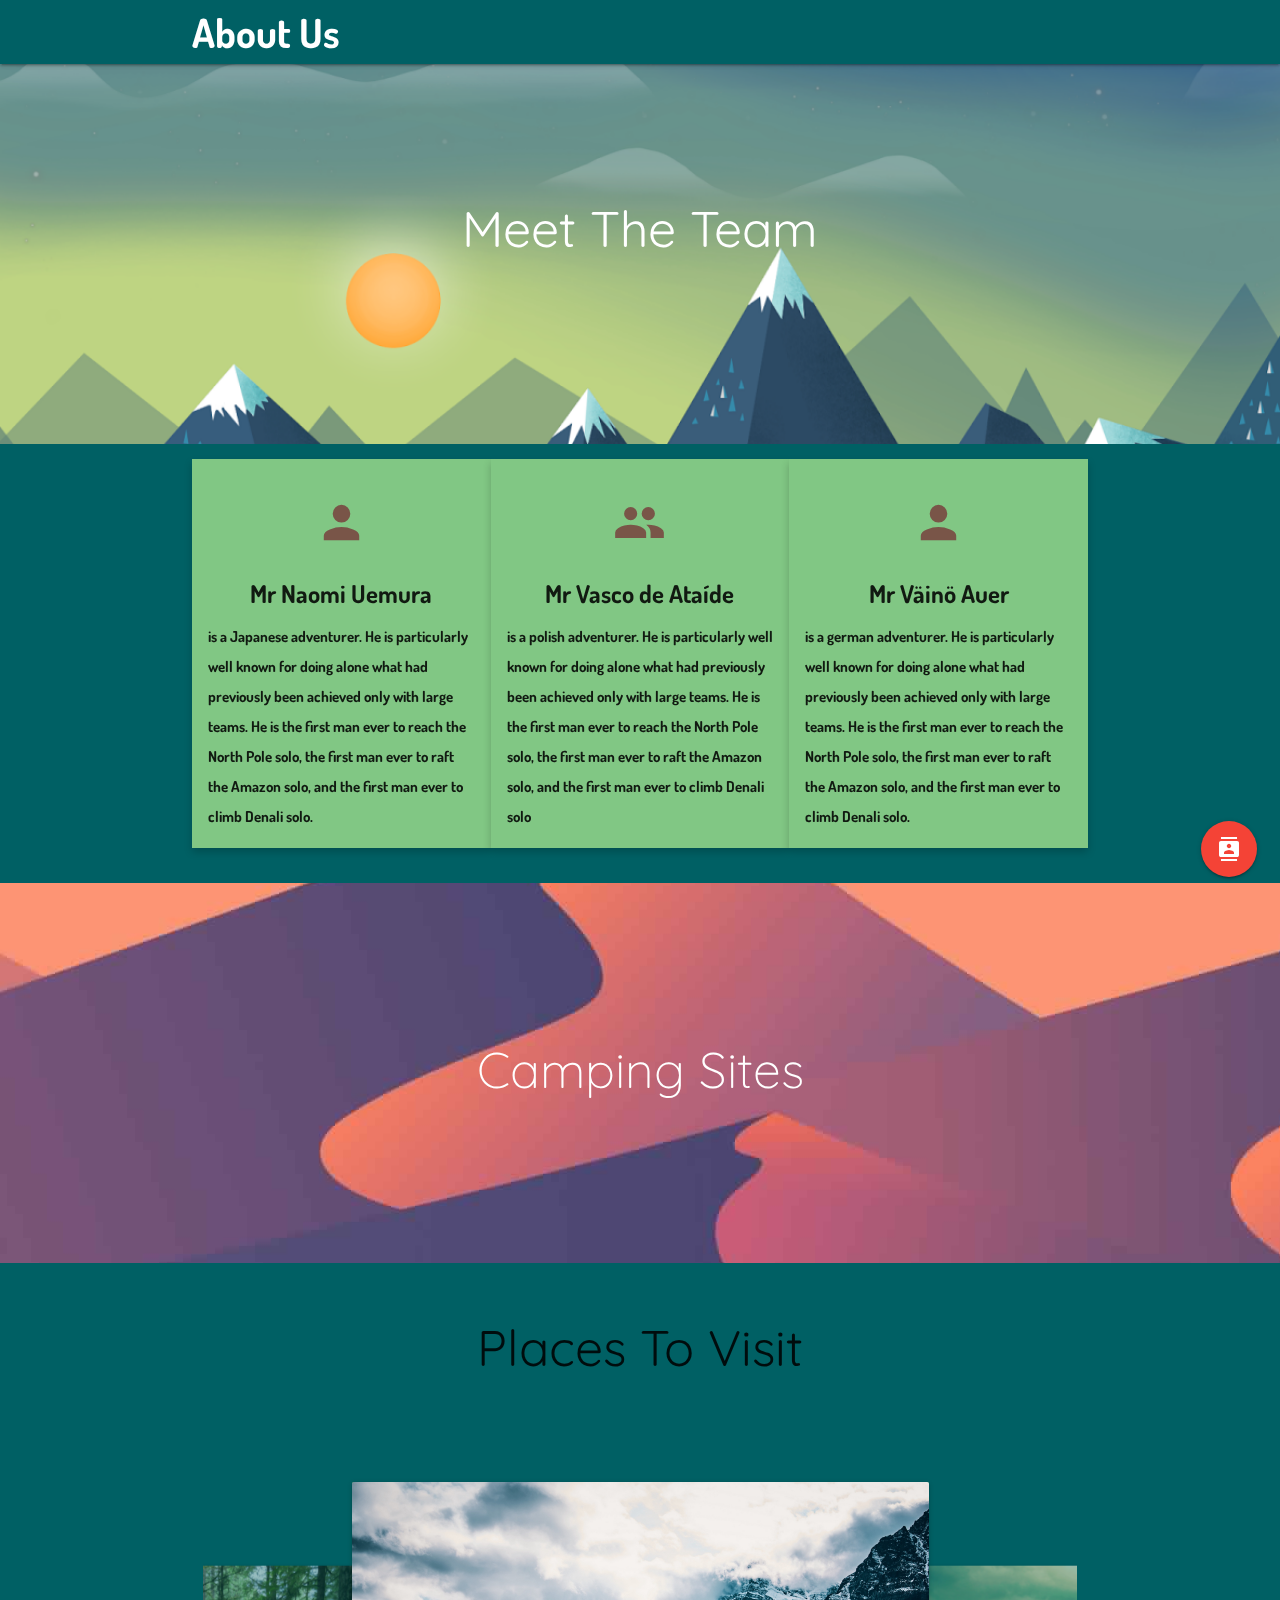
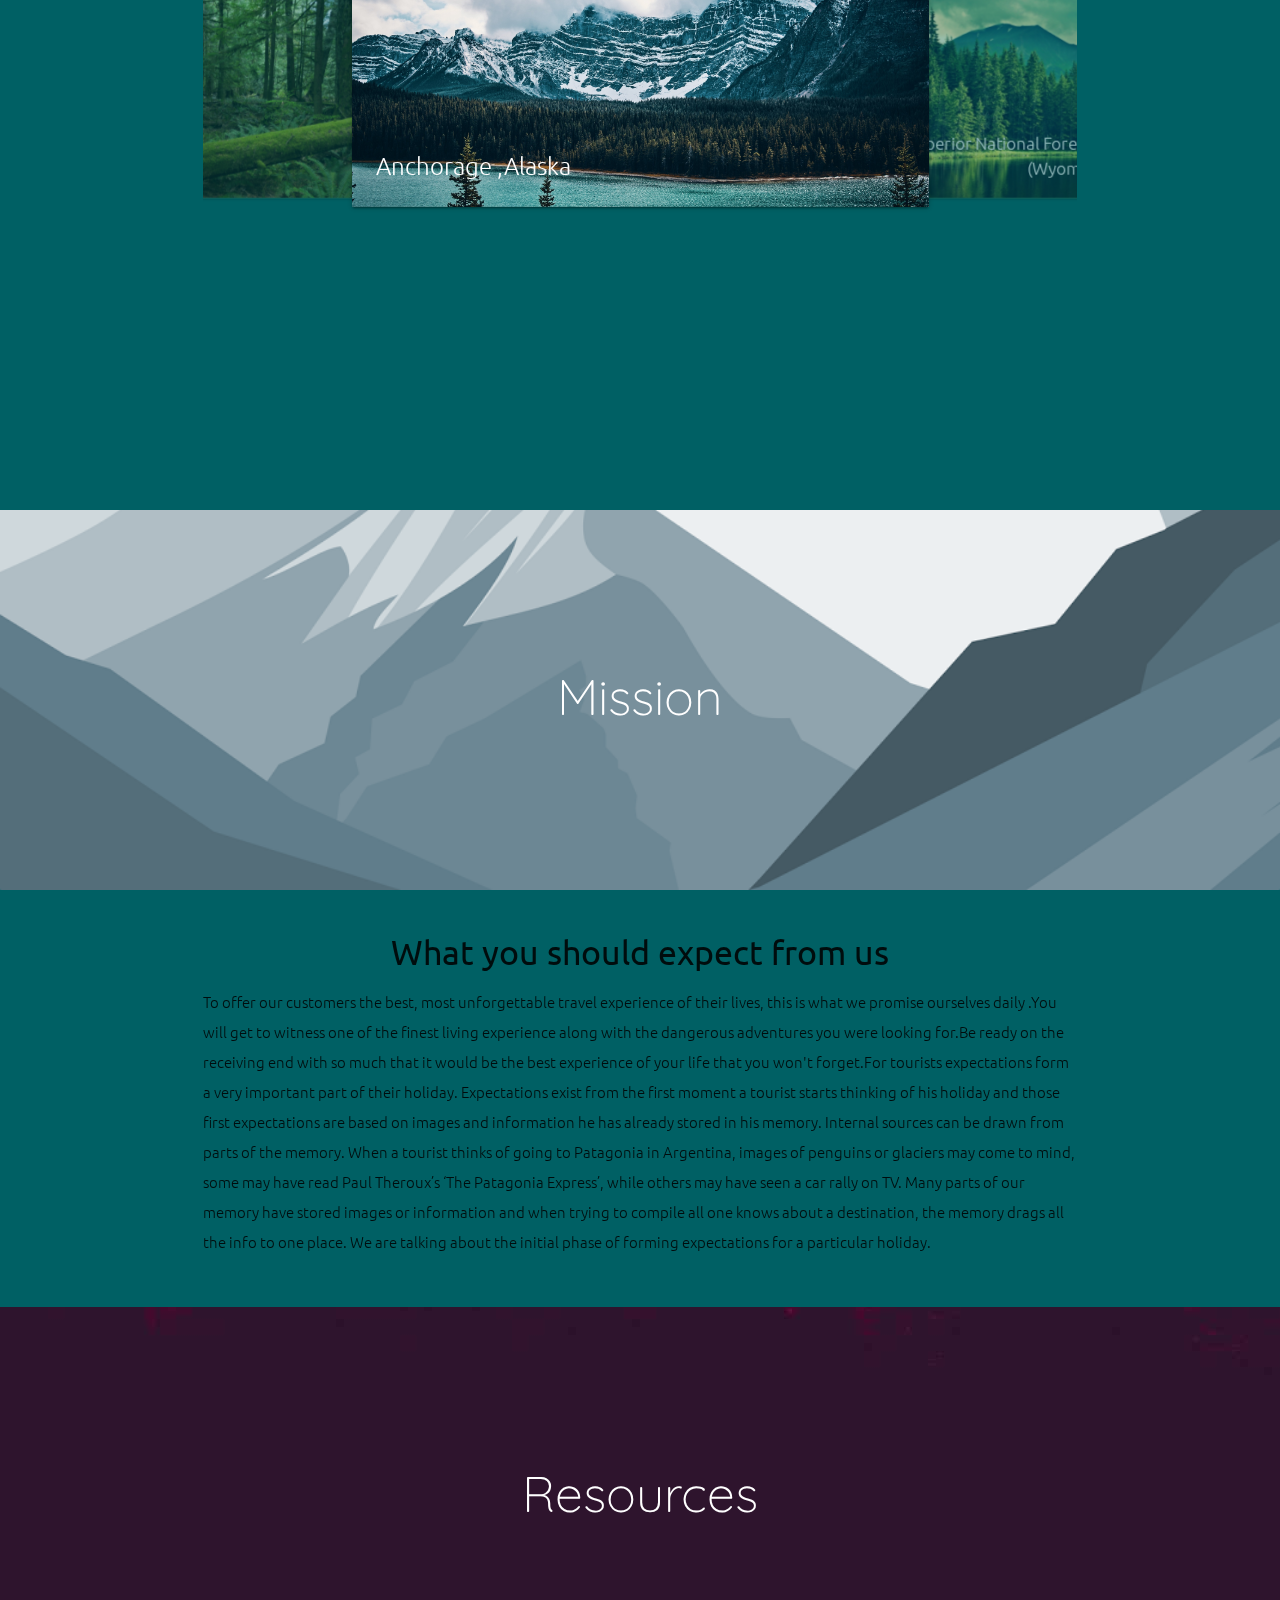
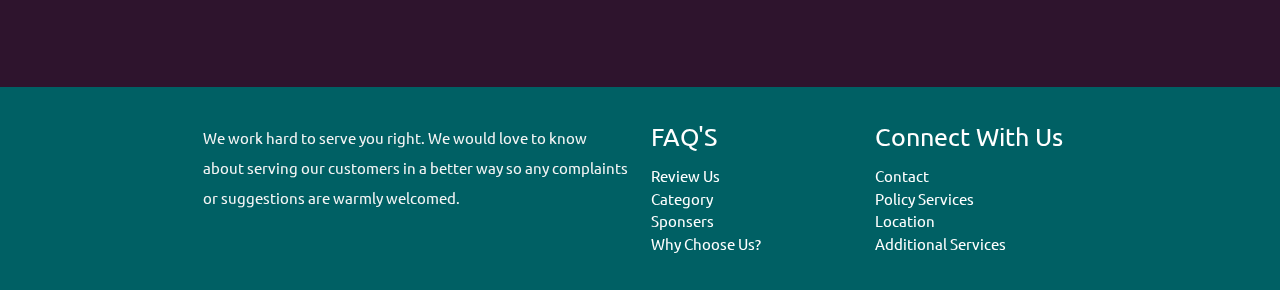
==== commit d26f1a43: "a little bit of resposiveness" ====
--- a/my sitee/parallax-template/index.html
+++ b/my sitee/parallax-template/index.html
@@ -13,7 +13,7 @@
    
 </head>
 <body>
-   <nav class="micku-back" role="navigation">
+   <nav class="micku-back1" role="navigation">
     <div class="nav-wrapper container">
       <a id="logo-container" href="#" class="brand-logo">About Us</a>
      
@@ -33,10 +33,10 @@
     <i class="large material-icons">contacts</i>
   </a>
   <ul>
-    <li><a class="btn-floating red"><i class="material-icons">call</i></a></li>
-    <li><a class="btn-floating yellow darken-1"><i class="material-icons">email</i></a></li>
-    <li><a class="btn-floating green"><i class="material-icons">location_on</i></a></li>
-    <li><a class="btn-floating blue"><i class="material-icons">message</i></a></li>
+    <li><a  onclick="M.toast({html: 'Call Us At- 0542-876845321' , completeCallback: function(){alert('I hope you did note that down')}})" class="btn-floating red"><i class="material-icons">call</i></a></li>
+    <li><a onclick="M.toast({html: 'Mail Us At- xyz@gmail.com', completeCallback: function(){alert('I hope you did note that down')}})" class="btn-floating yellow darken-1"><i class="material-icons">email</i></a></li>
+    <li><a  onclick="M.toast({html: 'Location -Menlo Park, California, United States', completeCallback: function(){alert('I hope you did note that down')}})"class="btn-floating green"><i class="material-icons">location_on</i></a></li>
+    <li><a  onclick="M.toast({html: 'We dont respond to messages'})"class="btn-floating blue"><i class="material-icons">message</i></a></li>
   </ul>
 </div>
 
@@ -111,7 +111,7 @@
        <div class="row">
         <div class=" col s12 center">
           <h3><i class="mdi-content-send brown-text"></i></h3>
-          <h1 class="fontstyle2">Places To Visit</h1>
+          <h1 class="fontstyle">Places To Visit</h1>
           
 
 
--- a/my sitee/parallax-template/css/style.css
+++ b/my sitee/parallax-template/css/style.css
@@ -1,12 +1,10 @@
-/* Custom Stylesheet */
-/**
- * Use this file to override Materialize files so you can update
- * the core Materialize files in the future
- *
- * Made By MaterializeCSS.com
- */
+
+
 body{
-  background-color: #b2dfdb !important;
+  background-color: #006064 !important;
+}
+.micku-back1{
+  background-color: #006064 !important;
 }
 
  .down{
@@ -39,7 +37,10 @@
 
 nav ul a,
 nav .brand-logo {
-  color: #444;
+  color: white;
+  font-family: 'Dosis';
+  font-size: 40px;
+  font-weight: bolder;
 }
 .vcenter{
   vertical-align: center;
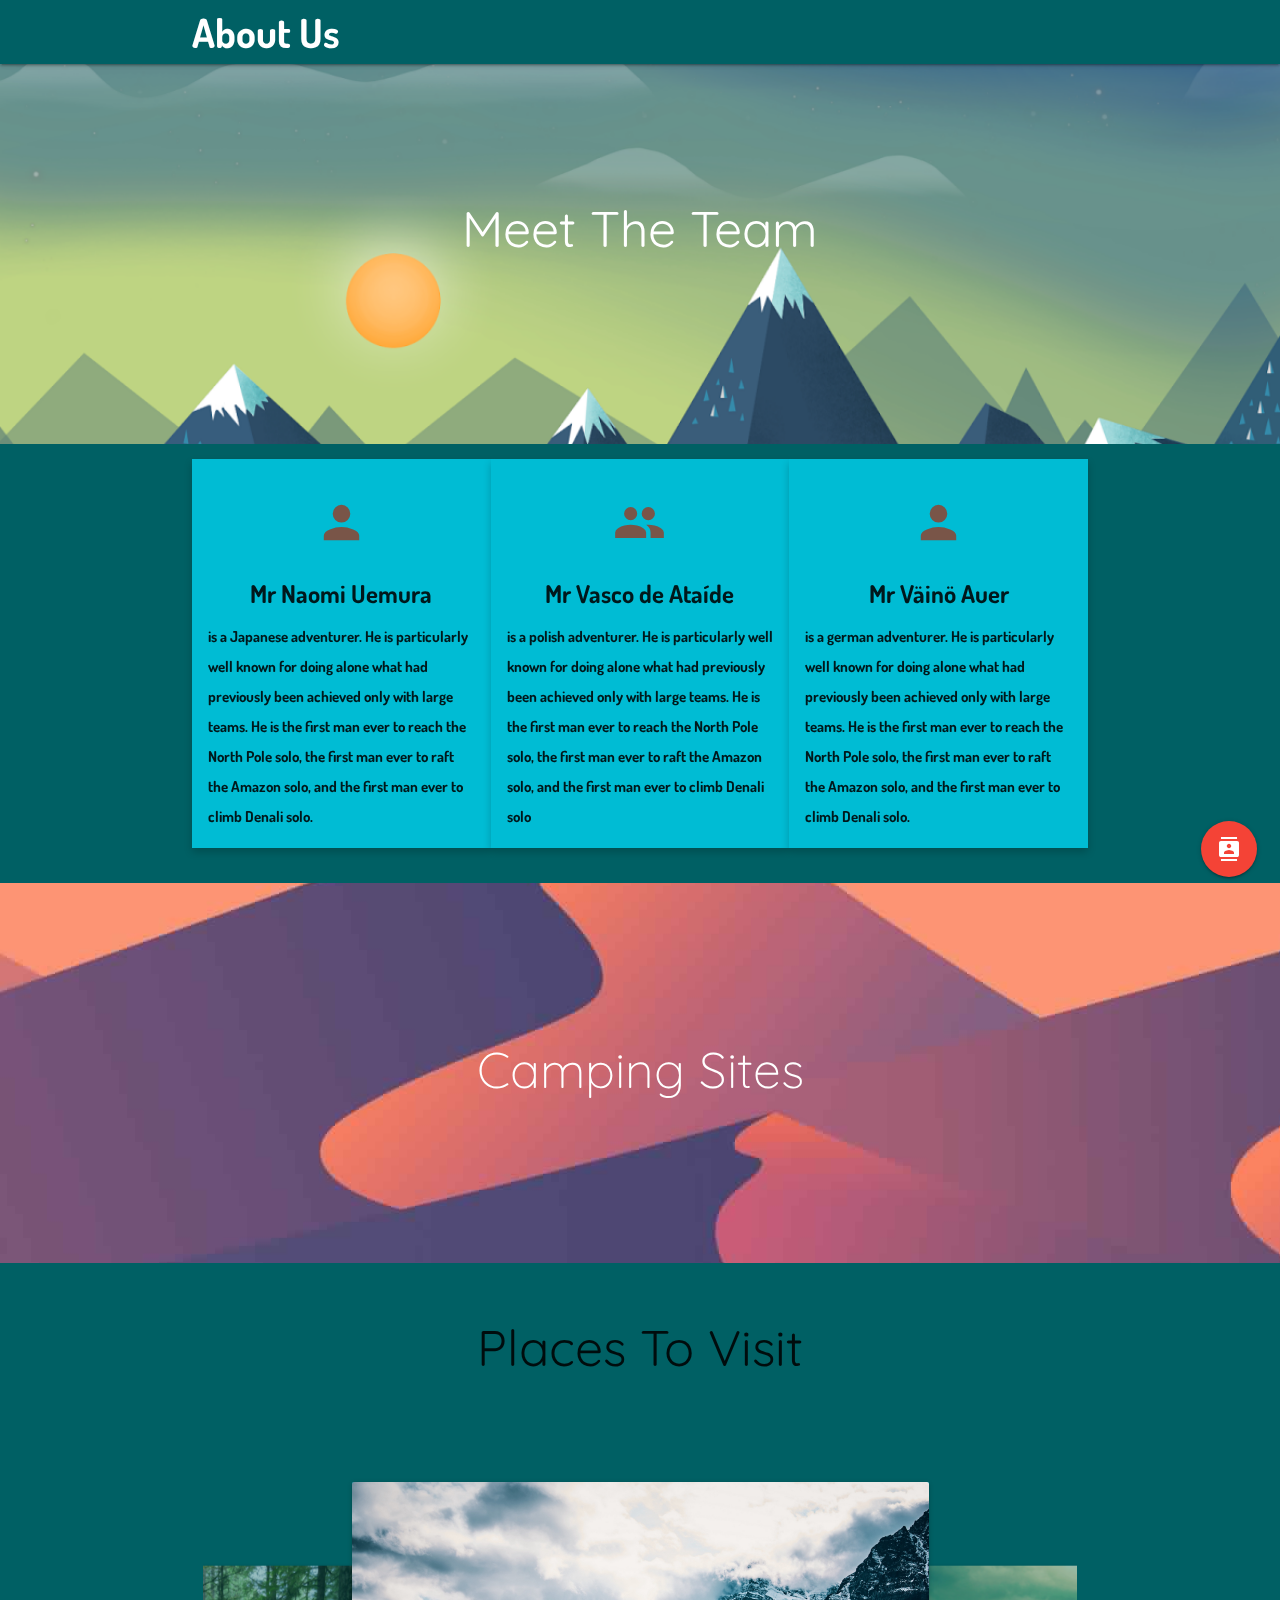
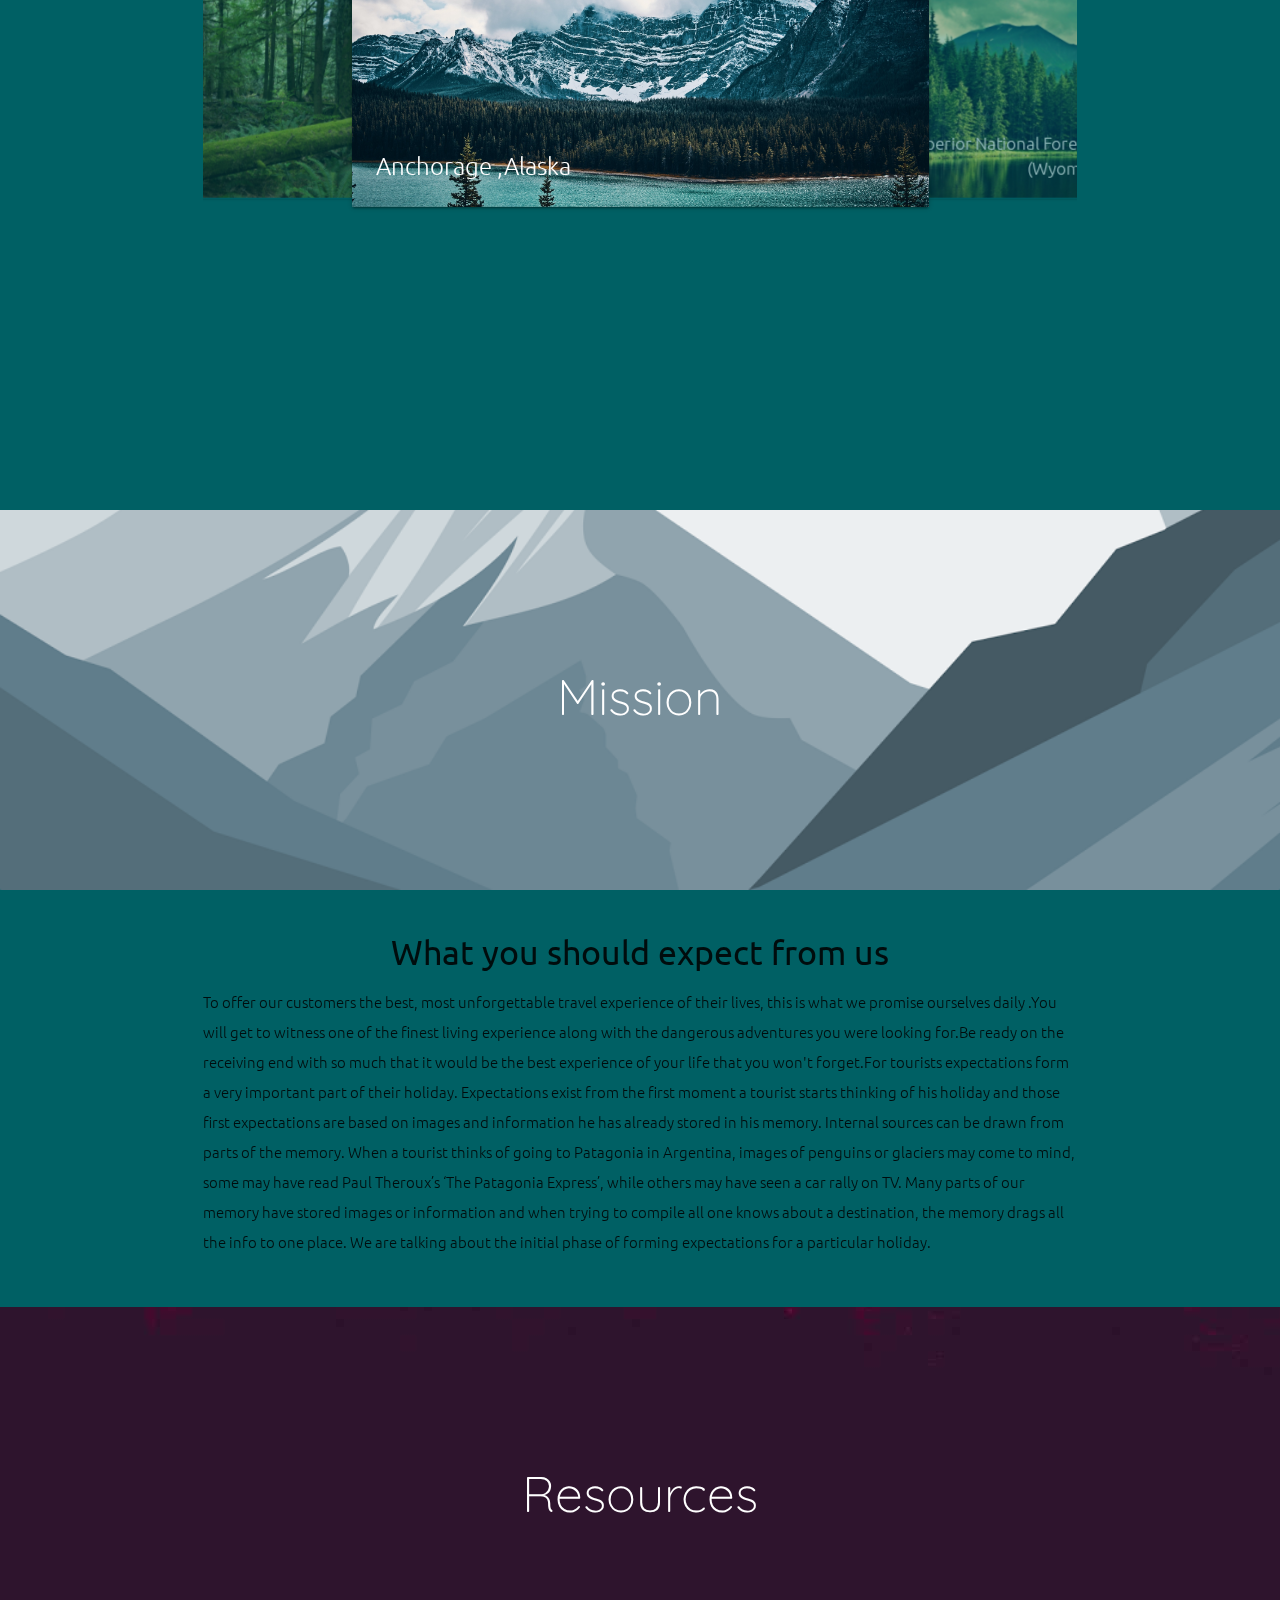
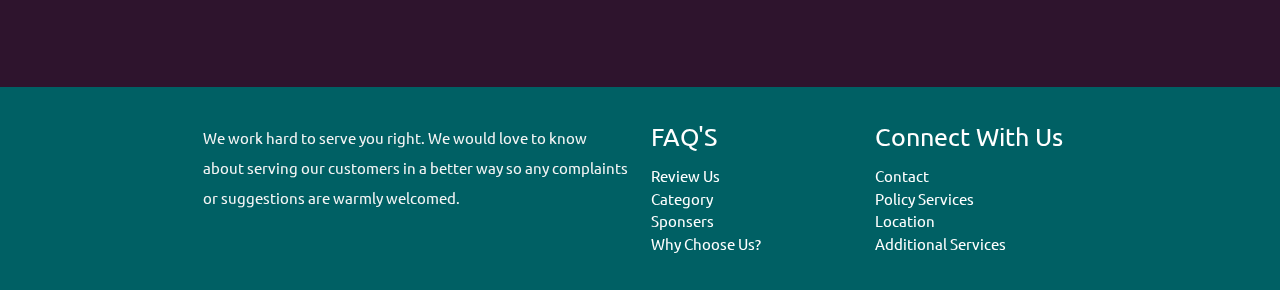
==== commit 58695929: "new file" ====
--- a/my sitee/parallax-template/index.html
+++ b/my sitee/parallax-template/index.html
@@ -118,7 +118,7 @@
 
        <div class="carousel down"> 
               <a class="carousel-item" href="#one!">      
-    <div class="col s12 m7 l12 ">
+    <div class="col s4 m6 l12 ">
       <div class="card micku-back">
         <div class="card-image">
           <img src="image/img9.jpg">
@@ -131,7 +131,7 @@
   </a>
    
               <a class="carousel-item" href="#five!">      
-    <div class="col s6 m4 l12 ">
+    <div class="col s4 m6 l12 ">
       <div class="card micku-back">
         <div class="card-image">
           <img src="image/img10.jpg">
@@ -145,7 +145,7 @@
 
   
   <a class="carousel-item" href="#six!">      
-    <div class="col s6 m4 l12 ">
+    <div class="col s4 m6 l12 ">
       <div class="card micku-back">
         <div class="card-image">
           <img src="image/img7.jpg">
@@ -158,7 +158,7 @@
   </a>
 
     <a class="carousel-item" href="#two!">
-    <div class="col s6 m4 l12 ">
+    <div class="col s4 m6 l12 ">
       <div class="card micku-back">
         <div class="card-image">
           <img src="image/img13.jpg">
@@ -172,7 +172,7 @@
 
             
         <a class="carousel-item" href="#three!">     
-    <div class="col s6 m4 l12">
+    <div class="col s4 m6 l12">
       <div class="card micku-back">
         <div class="card-image">
           <img src="image/img15.jpg">
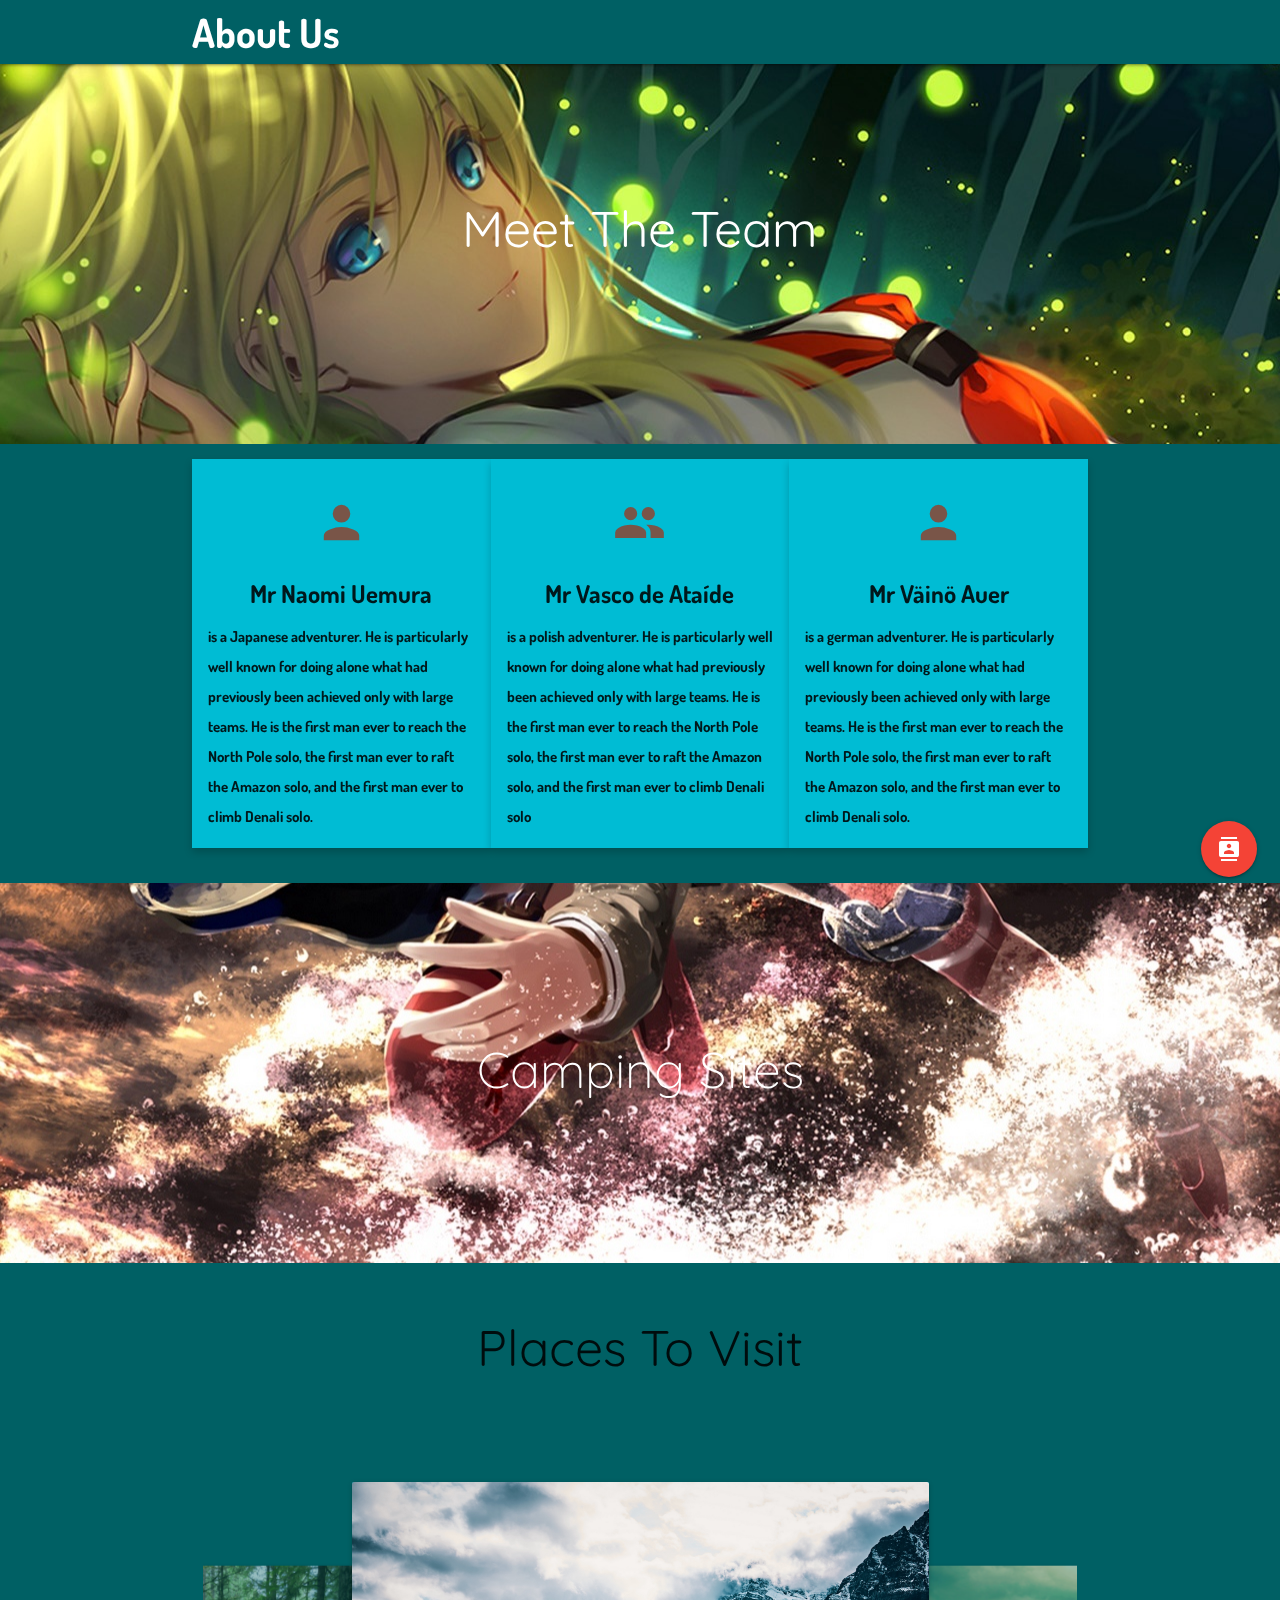
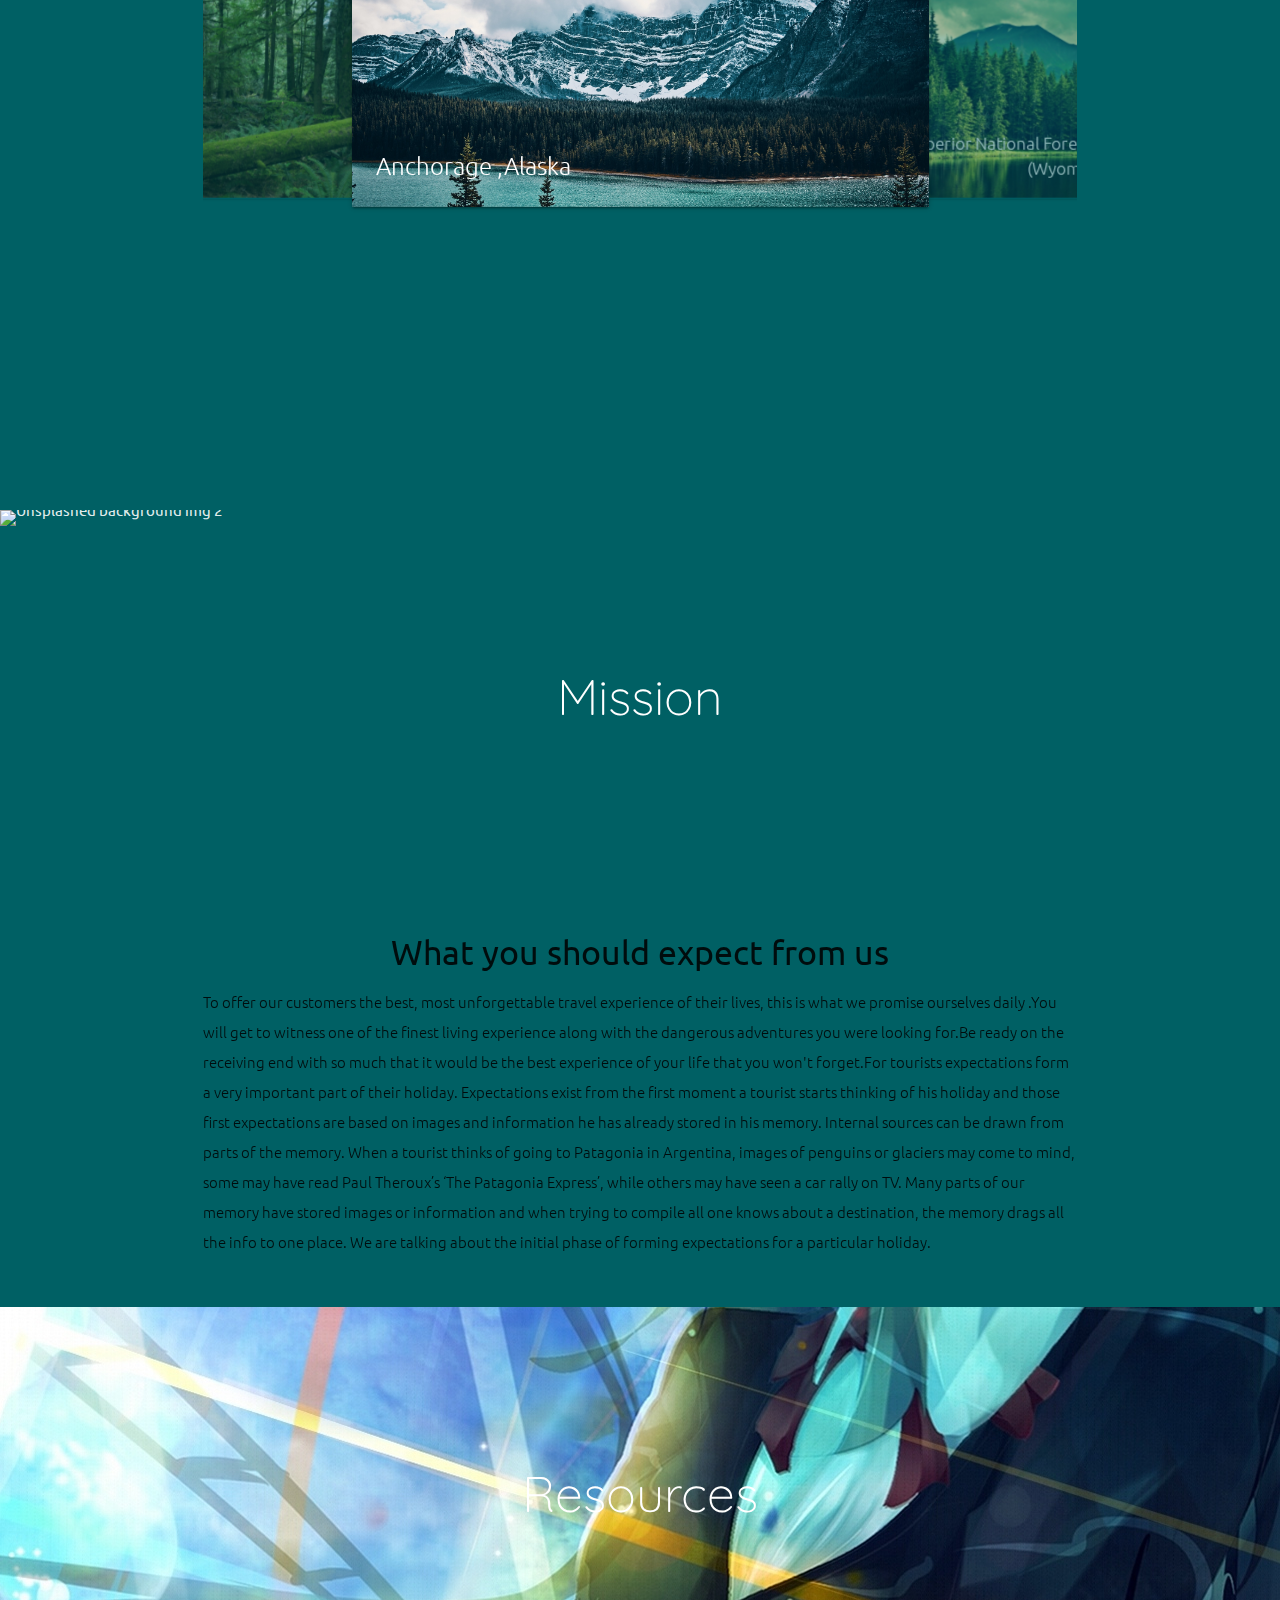
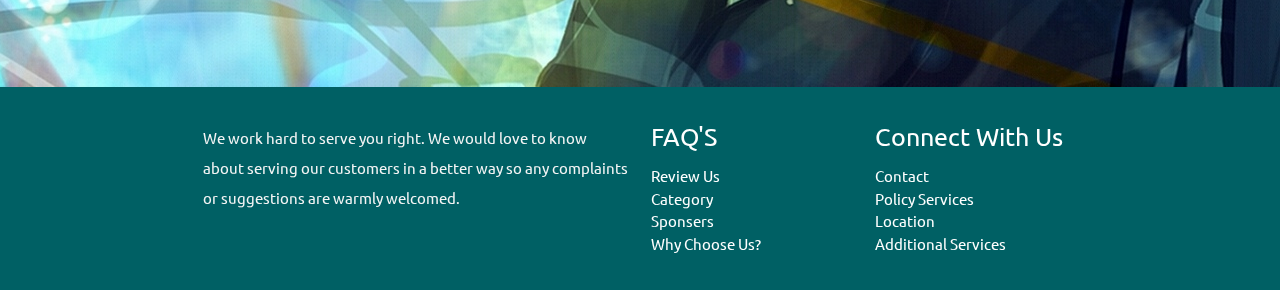
==== commit 0d9120de: "internship work" ====
--- a/my sitee/parallax-template/index.html
+++ b/my sitee/parallax-template/index.html
@@ -53,7 +53,7 @@
 
       </div>
     </div>
-    <div class="parallax "><img src="image/mat2.png" alt="Unsplashed background img 1"></div>
+    <div class="parallax "><img src="image/ani2.jpg" alt="Unsplashed background img 1"></div>
   </div>
 
 
@@ -102,7 +102,7 @@
         </div>
       </div>
     </div>
-    <div class="parallax"><img src="image/mat5.jpg" alt="Unsplashed background img 2"></div>
+    <div class="parallax"><img src="image/ani7.jpg" alt="Unsplashed background img 2"></div>
   </div>
 
   <div class="container">
@@ -199,7 +199,7 @@
         </div>
       </div>
     </div>
-    <div class="parallax"><img src="image/mat3.png" alt="Unsplashed background img 2"></div>
+    <div class="parallax"><img src="image/anim8.jpg" alt="Unsplashed background img 2"></div>
   </div>
 
    <div class="container">
@@ -225,7 +225,7 @@
         </div>
       </div>
     </div>
-    <div class="parallax"><img src="image/mat4.jpg" alt="Unsplashed background img 3"></div>
+    <div class="parallax"><img src="image/an3.jpg" alt="Unsplashed background img 3"></div>
   </div>
 
   <footer class="page-footer teal">
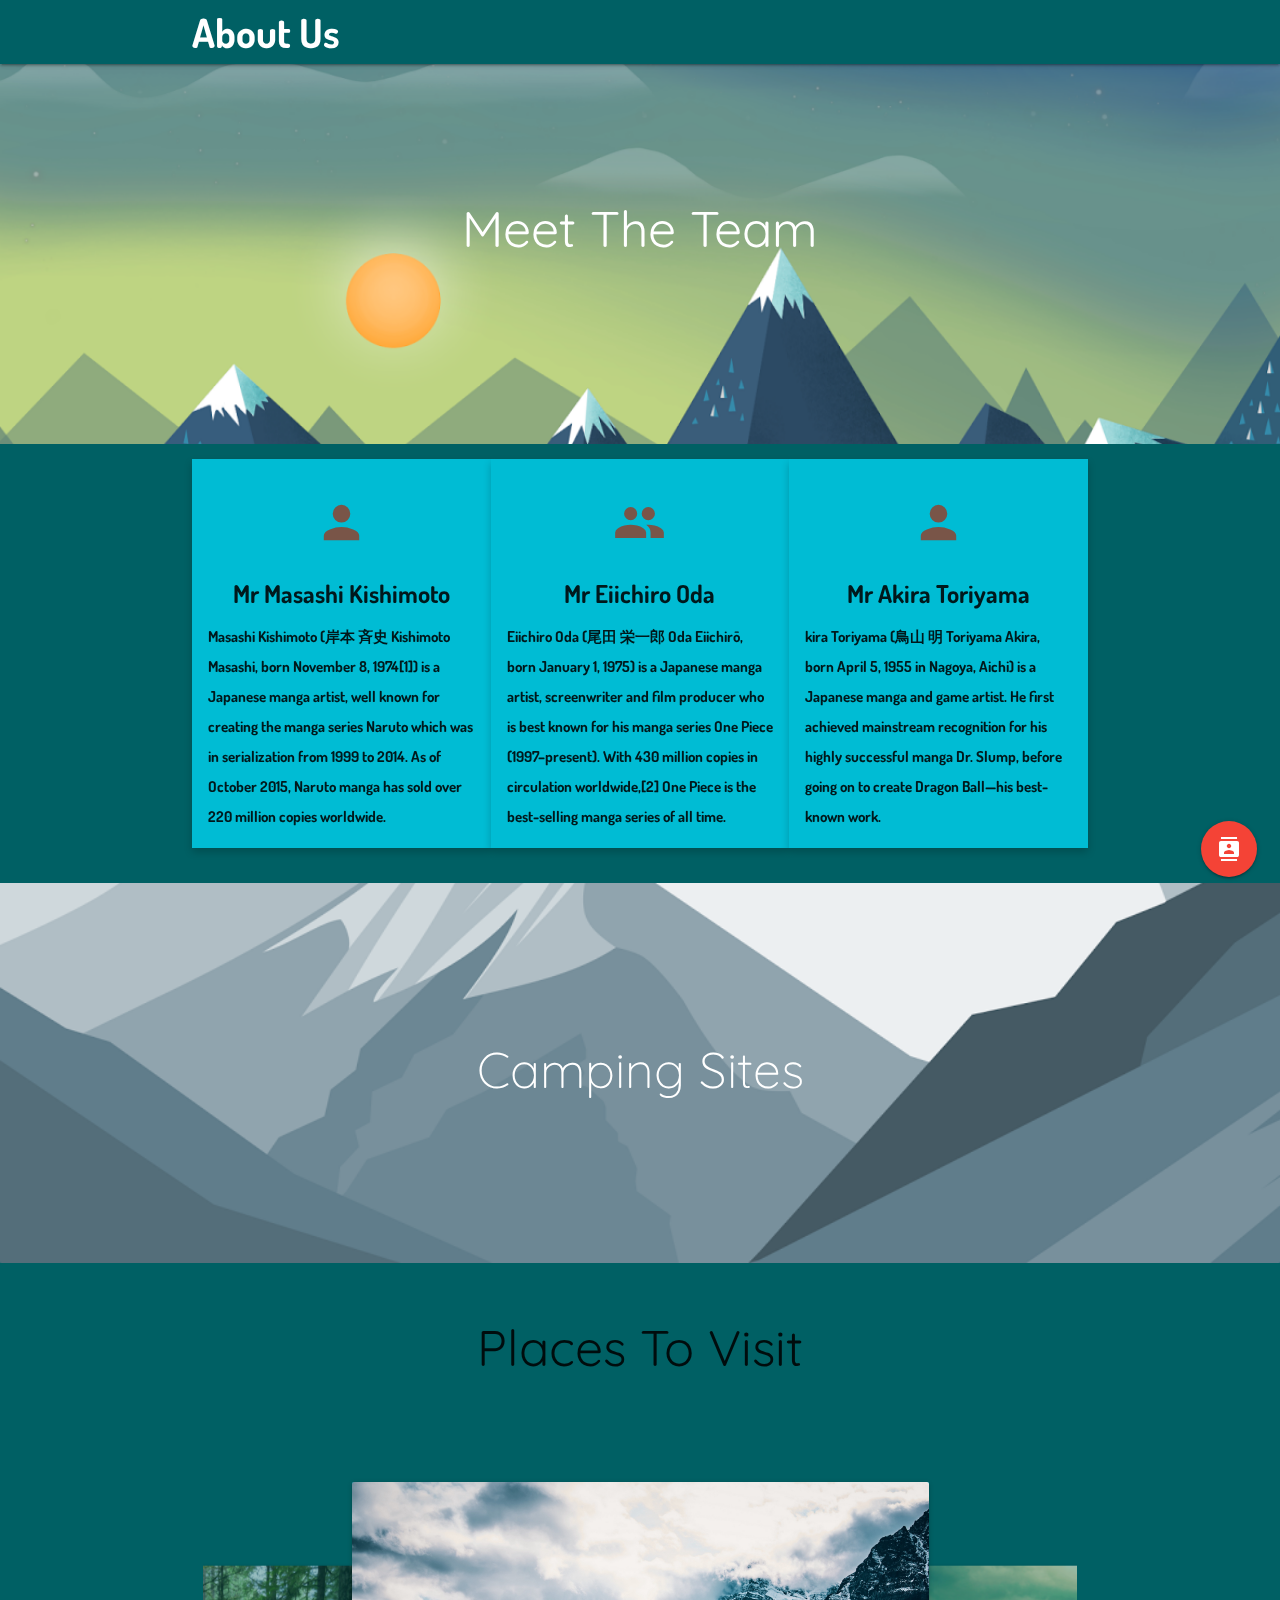
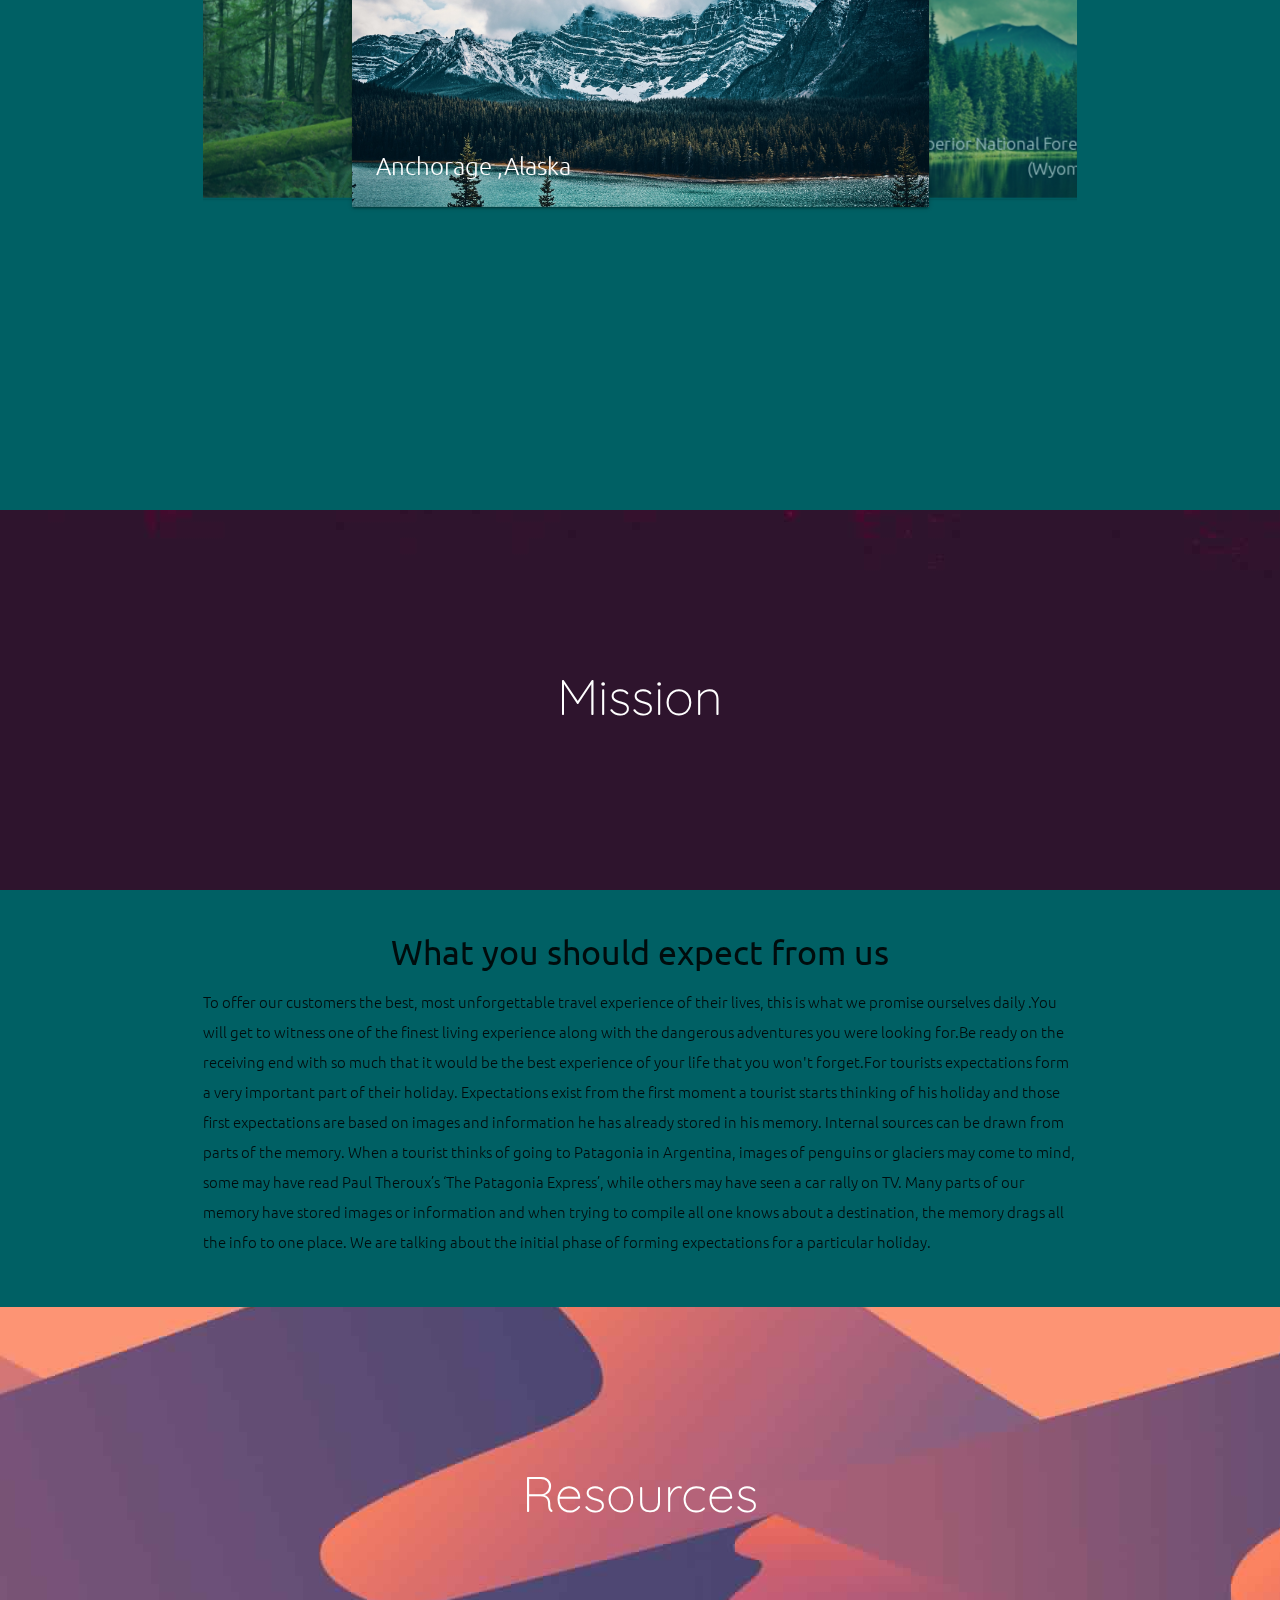
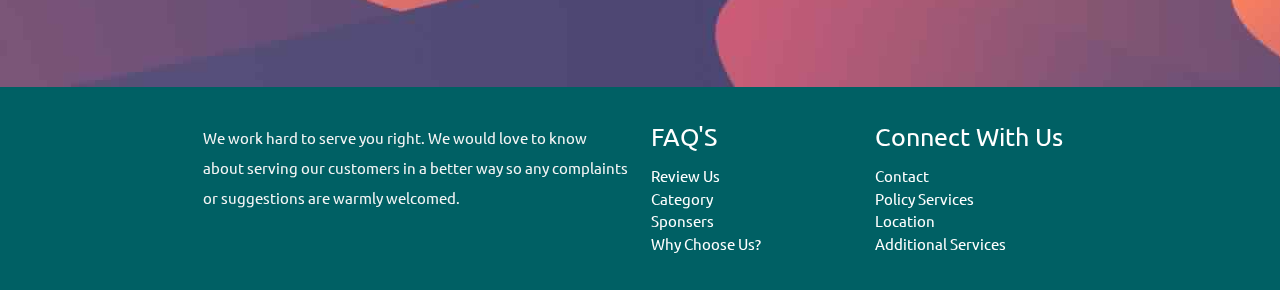
==== commit 90202f6c: "new piece of final code" ====
--- a/my sitee/parallax-template/index.html
+++ b/my sitee/parallax-template/index.html
@@ -53,7 +53,7 @@
 
       </div>
     </div>
-    <div class="parallax "><img src="image/ani2.jpg" alt="Unsplashed background img 1"></div>
+    <div class="parallax "><img src="image/mat2.png" alt="Unsplashed background img 1"></div>
   </div>
 
 
@@ -65,27 +65,27 @@
         <div class="col s12 m4  micku-back box">
           <div class="icon-block">
             <h2 class="center brown-text"><i class="material-icons">person</i></h2>
-            <h5 class="center fontstyle1">Mr Naomi Uemura</h5>
-
-            <p class="light fontstyle1">is a Japanese adventurer. He is particularly well known for doing alone what had previously been achieved only with large teams. He is the first man ever to reach the North Pole solo, the first man ever to raft the Amazon solo, and the first man ever to climb Denali solo.</p>
+            <h5 class="center fontstyle1">Mr Masashi Kishimoto</h5>
+
+            <p class="light fontstyle1">Masashi Kishimoto (岸本 斉史 Kishimoto Masashi, born November 8, 1974[1]) is a Japanese manga artist, well known for creating the manga series Naruto which was in serialization from 1999 to 2014. As of October 2015, Naruto manga has sold over 220 million copies worldwide.</p>
           </div>
         </div>
 
         <div class="col s12 m4 micku-back box">
           <div class="icon-block">
             <h2 class="center brown-text"><i class="material-icons">group</i></h2>
-            <h5 class="center fontstyle1"> Mr Vasco de Ataíde</h5>
-
-            <p class="light fontstyle1">is a polish adventurer. He is particularly well known for doing alone what had previously been achieved only with large teams. He is the first man ever to reach the North Pole solo, the first man ever to raft the Amazon solo, and the first man ever to climb Denali solo</p>
+            <h5 class="center fontstyle1"> Mr Eiichiro Oda</h5>
+
+            <p class="light fontstyle1">Eiichiro Oda (尾田 栄一郎 Oda Eiichirō, born January 1, 1975) is a Japanese manga artist, screenwriter and film producer who is best known for his manga series One Piece (1997–present). With 430 million copies in circulation worldwide,[2] One Piece is the best-selling manga series of all time.</p>
           </div>
         </div>
 
         <div class="col s12 m4 micku-back box">
           <div class="icon-block">
             <h2 class="center brown-text"><i class="material-icons">person</i></h2>
-            <h5 class="center fontstyle1"> Mr Väinö Auer</h5>
-
-            <p class="light fontstyle1">is a german adventurer. He is particularly well known for doing alone what had previously been achieved only with large teams. He is the first man ever to reach the North Pole solo, the first man ever to raft the Amazon solo, and the first man ever to climb Denali solo.</p>
+            <h5 class="center fontstyle1">Mr Akira Toriyama </h5>
+
+            <p class="light fontstyle1">kira Toriyama (鳥山 明 Toriyama Akira, born April 5, 1955 in Nagoya, Aichi) is a Japanese manga and game artist. He first achieved mainstream recognition for his highly successful manga Dr. Slump, before going on to create Dragon Ball—his best-known work.</p>
           </div>
         </div>
       </div>
@@ -102,7 +102,7 @@
         </div>
       </div>
     </div>
-    <div class="parallax"><img src="image/ani7.jpg" alt="Unsplashed background img 2"></div>
+    <div class="parallax"><img src="image/mat3.png" alt="Unsplashed background img 2"></div>
   </div>
 
   <div class="container">
@@ -199,7 +199,7 @@
         </div>
       </div>
     </div>
-    <div class="parallax"><img src="image/anim8.jpg" alt="Unsplashed background img 2"></div>
+    <div class="parallax"><img src="image/mat4.jpg" alt="Unsplashed background img 2"></div>
   </div>
 
    <div class="container">
@@ -225,7 +225,7 @@
         </div>
       </div>
     </div>
-    <div class="parallax"><img src="image/an3.jpg" alt="Unsplashed background img 3"></div>
+    <div class="parallax"><img src="image/mat5.jpg" alt="Unsplashed background img 3"></div>
   </div>
 
   <footer class="page-footer teal">
